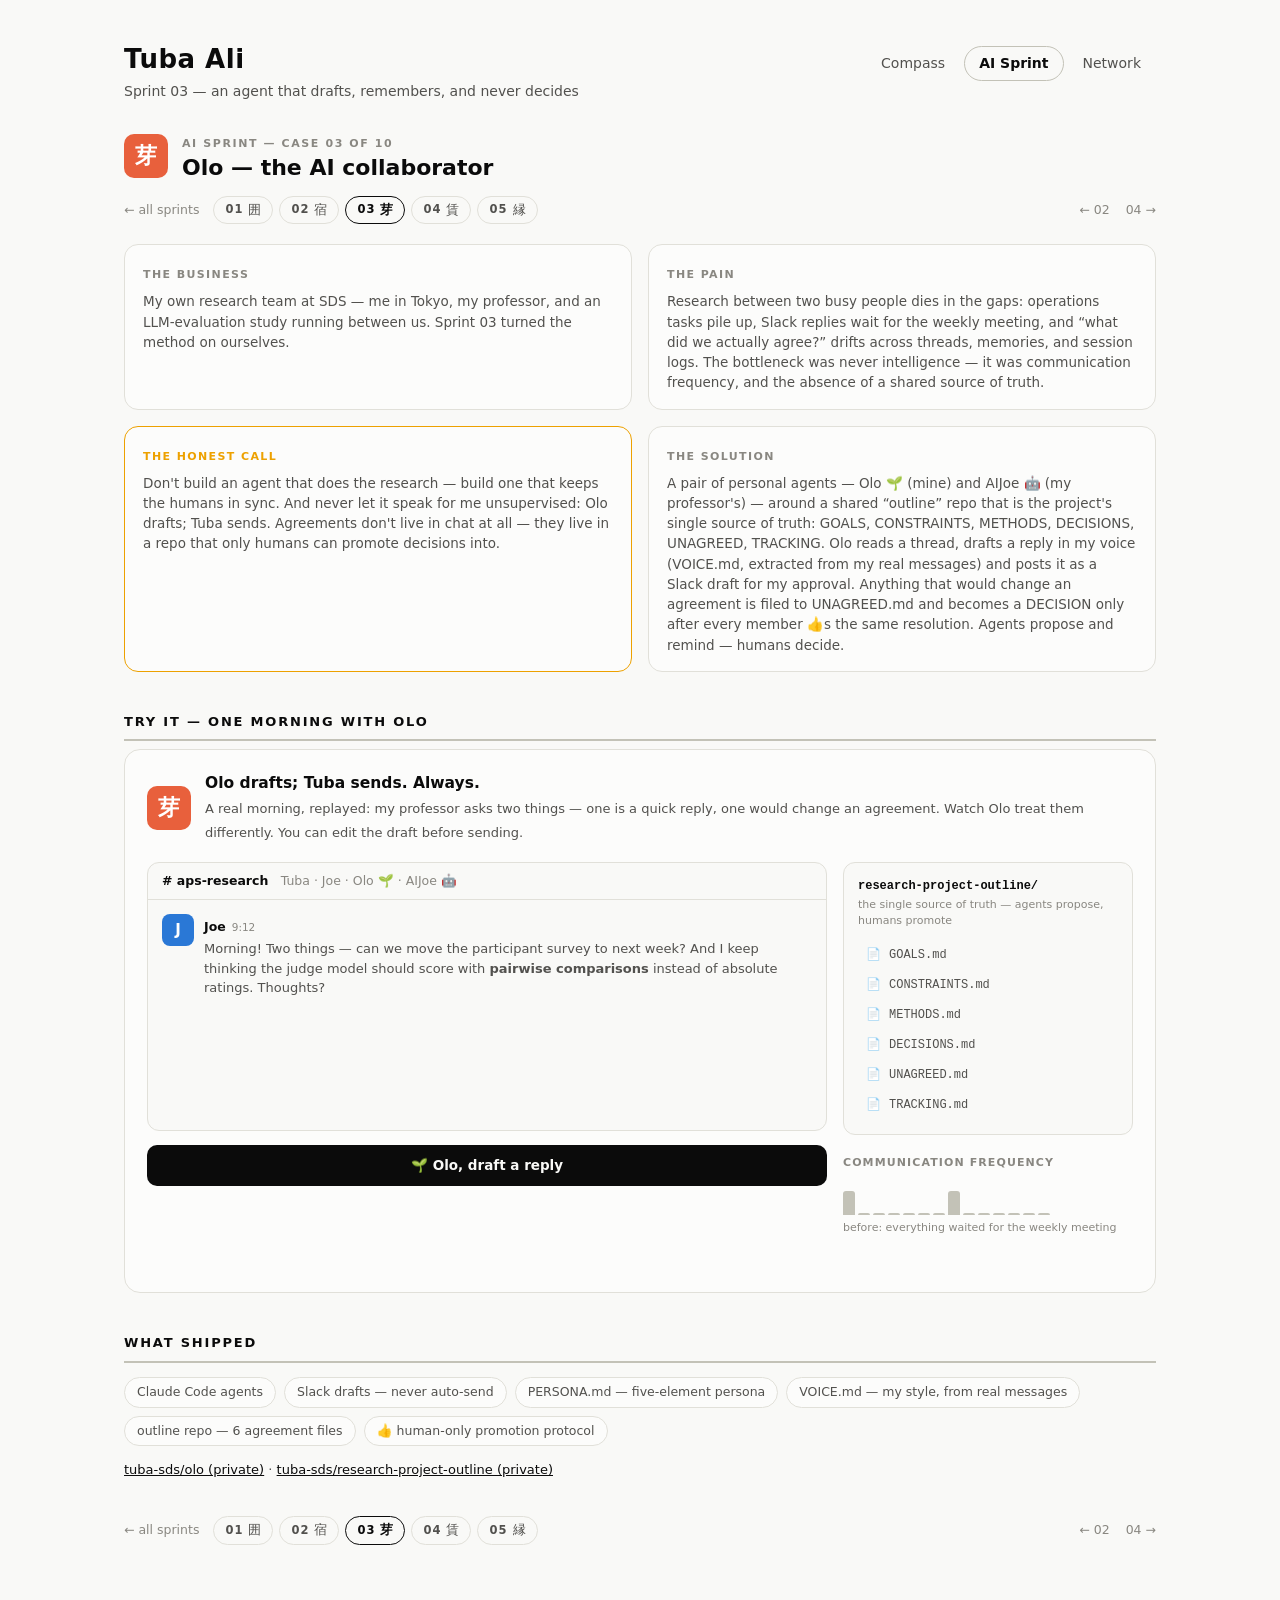
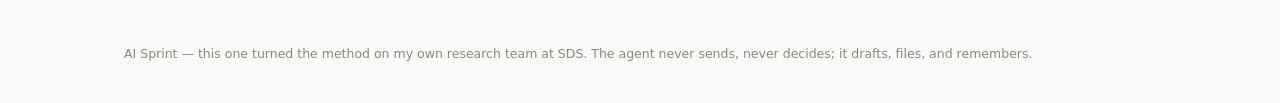
==== ai-collaborator.html @ c5b12406 "One playable page per sprint: PropertyPulse, Olo, RentPulse, LP Scout join the izakaya - Cases 02-05" ====
<!DOCTYPE html>
<html lang="en">
<head>
<meta charset="utf-8">
<meta name="viewport" content="width=device-width, initial-scale=1">
<title>Tuba Ali — Sprint 03 · Olo, the AI collaborator</title>
<link rel="stylesheet" href="style.css">
</head>
<body data-case="ai-collaborator">

<header>
  <div class="brand">
    <h1>Tuba Ali</h1>
    <p id="caseTagline"></p>
  </div>
  <nav>
    <a href="index.html">Compass</a>
    <a href="sprint.html" class="active">AI Sprint</a>
    <a href="network.html">Network</a>
  </nav>
</header>

<main>
  <div class="case-hero" id="caseHero"></div>
  <div class="case-pager" id="casePager"></div>
  <div class="case-story" id="caseStory"></div>

  <h2 class="page-h2">Try it — one morning with Olo</h2>
  <div class="demo-card">
    <div class="demo-head">
      <span class="noren">芽</span>
      <div>
        <strong>Olo drafts; Tuba sends. Always.</strong>
        <span class="demo-sub">A real morning, replayed: my professor asks two things — one is a quick reply, one would change an agreement. Watch Olo treat them differently. You can edit the draft before sending.</span>
      </div>
    </div>

    <div class="olo-board">
      <div>
        <div class="slack">
          <div class="slack-head"># aps-research <span>Tuba · Joe · Olo 🌱 · AIJoe 🤖</span></div>
          <div class="slack-msgs" id="oloMsgs"></div>
          <div class="olo-draft" id="oloDraft" hidden>
            <span class="dk">Olo's draft — in Tuba's voice</span>
            <p contenteditable="true" spellcheck="false" id="oloDraftText"></p>
            <div class="dbtns">
              <button class="mini-btn primary" id="oloSend">Send as Tuba</button>
              <span class="dnote">edit it first if you like — Olo learns the correction</span>
            </div>
          </div>
        </div>
        <button class="day-btn olo-next" id="oloNext">🌱 Olo, draft a reply</button>
      </div>

      <div>
        <div class="outline-repo">
          <h6>research-project-outline/</h6>
          <p class="or-sub">the single source of truth — agents propose, humans promote</p>
          <div id="oloFiles"></div>
        </div>
        <div class="freq">
          <span class="fq-k">Communication frequency</span>
          <div class="freq-bars" id="oloFreq"></div>
          <p class="fq-note" id="oloFreqNote">before: everything waited for the weekly meeting</p>
        </div>
      </div>
    </div>
    <p class="demo-caption" id="oloCaption">&nbsp;</p>
  </div>

  <h2 class="page-h2">What shipped</h2>
  <div class="ship-chips" id="shipChips"></div>
  <p class="case-links" id="caseLinks"></p>

  <div class="case-pager foot" id="casePagerFoot"></div>
</main>

<footer>AI Sprint — this one turned the method on my own research team at SDS. The agent never sends, never decides; it drafts, files, and remembers.</footer>

<div id="tip"></div>
<script src="data.js"></script>
<script src="cases.js"></script>
<script src="ai-collaborator.js"></script>
</body>
</html>
---- style.css ----
/* ============ TUBA PORTFOLIO — SHARED STYLES ============ */
:root {
  --page:        #f9f9f7;
  --surface:     #fcfcfb;
  --ink:         #0b0b0b;
  --ink-2:       #52514e;
  --muted:       #898781;
  --hairline:    #e1e0d9;
  --baseline:    #c3c2b7;
  --ring:        rgba(11,11,11,0.10);
  --q-science:     #2a78d6;
  --q-engineering: #1baf7a;
  --q-design:      #eda100;
  --q-art:         #008300;
}
@media (prefers-color-scheme: dark) {
  :root {
    --page:      #0d0d0d;
    --surface:   #1a1a19;
    --ink:       #ffffff;
    --ink-2:     #c3c2b7;
    --muted:     #898781;
    --hairline:  #2c2c2a;
    --baseline:  #383835;
    --ring:      rgba(255,255,255,0.10);
    --q-science:     #3987e5;
    --q-engineering: #199e70;
    --q-design:      #c98500;
    --q-art:         #008300;
  }
}

* { margin: 0; padding: 0; box-sizing: border-box; }
body {
  background: var(--page);
  color: var(--ink);
  font-family: system-ui, -apple-system, "Segoe UI", sans-serif;
  line-height: 1.5;
}
a { color: inherit; }

/* ---- header / nav ---- */
header {
  max-width: 1080px; margin: 0 auto; padding: 40px 24px 8px;
  display: flex; align-items: baseline; justify-content: space-between; gap: 16px;
  flex-wrap: wrap;
}
.brand h1 { font-size: 26px; letter-spacing: 0.5px; font-weight: 700; }
.brand p  { color: var(--ink-2); font-size: 14px; margin-top: 2px; }
nav { display: flex; gap: 4px; }
nav a {
  text-decoration: none; font-size: 14px; color: var(--ink-2);
  padding: 6px 14px; border-radius: 999px; border: 1px solid transparent;
}
nav a:hover { border-color: var(--hairline); }
nav a.active { color: var(--ink); border-color: var(--baseline); font-weight: 600; }

main { max-width: 1080px; margin: 0 auto; padding: 12px 24px 80px; }
.section-note { color: var(--ink-2); font-size: 14px; max-width: 640px; margin: 6px 0 24px; }
.section-note a { color: var(--ink-2); }

/* ---- compass ---- */
.compass-wrap { display: grid; grid-template-columns: minmax(0, 1fr) 300px; gap: 24px; align-items: start; }
@media (max-width: 880px) { .compass-wrap { grid-template-columns: 1fr; } }

.compass-card, .panel {
  background: var(--surface);
  border: 1px solid var(--hairline);
  border-radius: 16px;
}
.compass-card { padding: 8px; }
.compass-card svg { display: block; width: 100%; height: auto; }

.panel { padding: 20px; position: sticky; top: 20px; min-height: 220px; }
.panel .eyebrow { font-size: 11px; letter-spacing: 1.4px; text-transform: uppercase; color: var(--muted); }
.panel h3 { font-size: 17px; margin: 6px 0 2px; }
.panel .meta { font-size: 13px; color: var(--ink-2); margin-bottom: 10px; }
.panel .blurb { font-size: 14px; color: var(--ink-2); }
.panel .blurb a { color: var(--ink); }
.panel.empty { display: flex; align-items: center; justify-content: center; color: var(--muted); font-size: 14px; text-align: center; }

/* svg text + marks */
.q-label { font-size: 19px; font-weight: 700; letter-spacing: 2.5px; fill: var(--ink); }
.q-output { font-size: 12px; fill: var(--muted); letter-spacing: 0.4px; }
.flow-label { font-size: 10.5px; fill: var(--muted); letter-spacing: 1px; }
.center-name { font-size: 14px; font-weight: 700; fill: var(--ink); }
.center-sub { font-size: 10.5px; fill: var(--muted); }
.dot { stroke: var(--surface); stroke-width: 2; cursor: pointer; transition: r 0.12s ease; }
.dot.dim { opacity: 0.25; }
.dot-hit { fill: transparent; cursor: pointer; }

/* quadrant lists under compass */
.quad-lists { display: grid; grid-template-columns: repeat(4, 1fr); gap: 16px; margin-top: 28px; }
@media (max-width: 880px) { .quad-lists { grid-template-columns: repeat(2, 1fr); } }
@media (max-width: 520px) { .quad-lists { grid-template-columns: 1fr; } }
.quad-col h4 {
  font-size: 12px; letter-spacing: 1.6px; text-transform: uppercase;
  padding-bottom: 6px; border-bottom: 2px solid var(--qc, var(--baseline));
  display: flex; align-items: center; gap: 8px;
}
.quad-col h4 .swatch { width: 10px; height: 10px; border-radius: 50%; background: var(--qc); box-shadow: 0 0 0 1px var(--ring); }
.quad-col ul { list-style: none; margin-top: 8px; }
.quad-col li {
  font-size: 13.5px; color: var(--ink-2); padding: 6px 8px; border-radius: 8px; cursor: pointer;
}
.quad-col li:hover, .quad-col li.hot { background: var(--page); color: var(--ink); }

/* ---- network ---- */
.controls { display: flex; align-items: center; gap: 12px; flex-wrap: wrap; margin-bottom: 16px; }
.toggle { display: inline-flex; border: 1px solid var(--baseline); border-radius: 999px; overflow: hidden; }
.toggle button {
  appearance: none; border: 0; background: transparent; color: var(--ink-2);
  font: inherit; font-size: 14px; padding: 8px 18px; cursor: pointer;
}
.toggle button.active { background: var(--ink); color: var(--page); font-weight: 600; }
.legend { display: flex; gap: 14px; flex-wrap: wrap; margin-left: auto; }
.legend span { display: inline-flex; align-items: center; gap: 6px; font-size: 12.5px; color: var(--ink-2); }
.legend i { width: 10px; height: 10px; border-radius: 50%; display: inline-block; box-shadow: 0 0 0 1px var(--ring); }

.graph-card { background: var(--surface); border: 1px solid var(--hairline); border-radius: 16px; overflow: hidden; }
.graph-card svg { display: block; width: 100%; height: 640px; touch-action: none; }
.edge { stroke: var(--hairline); stroke-width: 1.2; }
.node circle { stroke: var(--surface); stroke-width: 2; cursor: grab; }
.node.center circle { fill: var(--ink); }
.node text { font-size: 12px; fill: var(--ink); pointer-events: none; }
.node .sub { font-size: 10px; fill: var(--muted); }
.node.center text { font-weight: 700; font-size: 13px; }

/* shared tooltip */
#tip {
  position: fixed; z-index: 10; max-width: 280px; pointer-events: none;
  background: var(--surface); color: var(--ink);
  border: 1px solid var(--baseline); border-radius: 10px;
  padding: 10px 12px; font-size: 12.5px; box-shadow: 0 6px 24px rgba(0,0,0,0.12);
  opacity: 0; transition: opacity 0.1s ease;
}
#tip strong { display: block; font-size: 13px; }
#tip .t-meta { color: var(--ink-2); }

footer { max-width: 1080px; margin: 0 auto; padding: 0 24px 40px; color: var(--muted); font-size: 12.5px; }

/* ---- profile rows (experience / certs / volunteering) ---- */
.page-h2 {
  font-size: 13px; font-weight: 700; color: var(--ink);
  text-transform: uppercase; letter-spacing: 1.8px;
  margin: 40px 0 4px; padding-bottom: 8px;
  border-bottom: 2px solid var(--baseline);
}
.rows { }
.row-item {
  display: flex; gap: 20px; padding: 14px 0;
  border-bottom: 1px solid var(--hairline);
}
.row-item .when { flex: none; width: 130px; color: var(--muted); font-size: 12.5px; padding-top: 2px; }
.row-item .what { min-width: 0; }
.row-item .what strong { font-size: 14.5px; }
.row-item .what .org { color: var(--ink-2); font-size: 13px; margin-left: 6px; }
.row-item .note { color: var(--ink-2); font-size: 13px; margin-top: 3px; }
@media (max-width: 560px) {
  .row-item { flex-direction: column; gap: 2px; }
  .row-item .when { width: auto; }
}

/* ============ AI SPRINT PAGE ============ */
:root {
  --lantern: #e8603c;
  --lantern-glow: #ffb340;
  --sold: #d43a2f;
  --wash: rgba(11,11,11,0.04);
}
@media (prefers-color-scheme: dark) {
  :root {
    --lantern: #f0876b;
    --lantern-glow: #f2b24e;
    --sold: #e66751;
    --wash: rgba(255,255,255,0.05);
  }
}

/* ---- lantern progress ---- */
.lantern-card {
  background: var(--surface); border: 1px solid var(--hairline); border-radius: 16px;
  padding: 22px 24px 14px; margin-bottom: 8px;
}
.lantern-head { display: flex; align-items: baseline; gap: 14px; flex-wrap: wrap; margin-bottom: 14px; }
.lantern-count { font-size: 16px; font-weight: 700; }
.lantern-sub { font-size: 12.5px; color: var(--muted); }
.lanterns { display: flex; gap: 6px; flex-wrap: wrap; }
.lantern {
  appearance: none; background: none; border: none; padding: 4px; cursor: pointer;
  border-radius: 10px; width: 52px;
}
.lantern svg { width: 44px; height: 64px; display: block; }
.lantern .ln-body { fill: var(--wash); stroke: var(--baseline); stroke-width: 1.5; }
.lantern .ln-cap { fill: var(--baseline); }
.lantern .ln-ridge { stroke: var(--baseline); stroke-width: 1; opacity: 0.7; }
.lantern .ln-txt { font-size: 15px; font-weight: 700; fill: var(--muted); }
.lantern.lit .ln-body { fill: var(--lantern); stroke: var(--lantern); filter: drop-shadow(0 0 7px var(--lantern-glow)); }
.lantern.lit .ln-cap { fill: var(--ink); }
.lantern.lit .ln-ridge { stroke: rgba(255,255,255,0.55); }
.lantern.lit .ln-txt { fill: #fff; }
.lantern:hover { background: var(--page); }
.lantern.sel { background: var(--page); outline: 1px solid var(--baseline); }
.lantern-msg { font-size: 13.5px; color: var(--ink-2); margin-top: 12px; min-height: 1.5em; }
.lantern-msg a { color: var(--ink); }

/* ---- goal flip cards ---- */
.goals { display: grid; grid-template-columns: repeat(3, 1fr); gap: 16px; margin-top: 16px; perspective: 1200px; }
@media (max-width: 720px) { .goals { grid-template-columns: 1fr; } }
.goal-card {
  appearance: none; background: none; border: none; padding: 0; cursor: pointer;
  min-height: 190px; text-align: left; font: inherit; color: inherit;
}
.goal-inner {
  position: relative; display: block; width: 100%; height: 100%; min-height: 190px;
  transform-style: preserve-3d; transition: transform 0.55s cubic-bezier(.4,1.4,.6,1);
}
.goal-card.flipped .goal-inner { transform: rotateY(180deg); }
.goal-face {
  position: absolute; inset: 0; backface-visibility: hidden; -webkit-backface-visibility: hidden;
  background: var(--surface); border: 1px solid var(--hairline); border-radius: 16px;
  padding: 20px; display: flex; flex-direction: column; gap: 8px;
}
.goal-front { justify-content: center; align-items: flex-start; font-size: 17px; font-weight: 700; }
.goal-icon { font-size: 26px; color: var(--q-engineering); }
.goal-hint { font-size: 11px; font-weight: 400; letter-spacing: 1.2px; text-transform: uppercase; color: var(--muted); }
.goal-back {
  transform: rotateY(180deg); font-size: 13.5px; color: var(--ink-2); line-height: 1.55;
  justify-content: center; border-color: var(--baseline);
}

/* ---- process loop ---- */
.loop-card {
  background: var(--surface); border: 1px solid var(--hairline); border-radius: 16px;
  padding: 14px 10px 4px; overflow-x: auto;
}
.loop-card svg { display: block; min-width: 620px; width: 100%; height: auto; }

/* ---- case 01 story ---- */
.case-story { display: grid; grid-template-columns: 1fr 1fr; gap: 16px; margin: 16px 0 24px; }
@media (max-width: 720px) { .case-story { grid-template-columns: 1fr; } }
.story-block {
  background: var(--surface); border: 1px solid var(--hairline); border-radius: 14px; padding: 16px 18px;
}
.story-block p { font-size: 13.5px; color: var(--ink-2); margin-top: 6px; }
.story-k { font-size: 11px; letter-spacing: 1.4px; text-transform: uppercase; color: var(--muted); font-weight: 700; }
.story-block.insight { border-color: var(--q-design); }
.story-block.insight .story-k { color: var(--q-design); }

/* ---- izakaya game ---- */
.izakaya {
  background: var(--surface); border: 1px solid var(--hairline); border-radius: 16px;
  padding: 22px; margin-top: 8px;
}
.iz-header { display: flex; gap: 14px; align-items: center; margin-bottom: 18px; }
.iz-header strong { font-size: 15.5px; display: block; }
.iz-sub { font-size: 13px; color: var(--ink-2); }
.noren {
  flex: none; width: 44px; height: 44px; border-radius: 10px;
  background: var(--lantern); color: #fff; font-size: 22px; font-weight: 700;
  display: flex; align-items: center; justify-content: center;
}
.iz-board { display: grid; grid-template-columns: 1fr 1fr 220px; gap: 16px; align-items: start; }
@media (max-width: 880px) { .iz-board { grid-template-columns: 1fr 1fr; } .tray { grid-column: 1 / -1; } }
@media (max-width: 560px) { .iz-board { grid-template-columns: 1fr; } }

.menu-col {
  border: 1px solid var(--baseline); border-radius: 12px; padding: 14px 14px 10px;
  background: var(--page); position: relative;
}
.static-col {
  background:
    linear-gradient(115deg, transparent 0 38%, rgba(255,255,255,0.35) 42%, transparent 48%),
    var(--page);
}
@media (prefers-color-scheme: dark) {
  .static-col {
    background:
      linear-gradient(115deg, transparent 0 38%, rgba(255,255,255,0.06) 42%, transparent 48%),
      var(--page);
  }
}
.menu-col h5 {
  font-size: 12px; letter-spacing: 1px; color: var(--ink-2);
  display: flex; align-items: center; gap: 8px; margin-bottom: 10px; font-weight: 600;
}
.tag {
  font-size: 10px; font-weight: 700; letter-spacing: 1.2px;
  padding: 2px 8px; border-radius: 999px;
}
.tag-static { background: var(--wash); color: var(--muted); border: 1px solid var(--baseline); }
.tag-dyn { background: var(--lantern); color: #fff; }
.menu-col ul { list-style: none; }
.menu-item {
  display: flex; align-items: baseline; gap: 8px;
  padding: 9px 6px; border-bottom: 1px dashed var(--hairline);
  position: relative; font-size: 15px;
}
.menu-item:last-child { border-bottom: none; }
.mi-jp { font-weight: 700; letter-spacing: 0.5px; }
.mi-en { font-size: 11.5px; color: var(--muted); }
.mi-price { margin-left: auto; font-size: 13px; color: var(--ink-2); font-variant-numeric: tabular-nums; }
.dyn-item { touch-action: none; }
.menu-note { font-size: 11.5px; color: var(--muted); margin-top: 10px; }

/* stickers */
.tray h5 { font-size: 12px; letter-spacing: 1px; color: var(--ink-2); margin-bottom: 10px; font-weight: 600; }
.tray-stickers { display: flex; flex-wrap: wrap; gap: 10px; margin-bottom: 14px; }
.sticker {
  display: inline-flex; flex-direction: column; align-items: center; justify-content: center;
  width: 92px; height: 52px; border-radius: 10px; cursor: grab;
  user-select: none; -webkit-user-select: none; touch-action: none;
  box-shadow: 0 2px 6px rgba(0,0,0,0.18);
  border: 2px dashed rgba(255,255,255,0.6);
}
.sticker b { font-size: 14px; line-height: 1.2; }
.sticker i { font-style: normal; font-size: 9.5px; letter-spacing: 1px; text-transform: uppercase; opacity: 0.85; }
.st-sold { background: var(--sold); color: #fff; }
.st-notoday { background: var(--ink); color: var(--page); }
.st-photo { background: var(--q-science); color: #fff; }
.st-photo b { font-size: 20px; }
.sticker.dragging {
  position: fixed; z-index: 99; pointer-events: none;
  transform: translate(-50%, -50%) rotate(-3deg) scale(1.05);
}
.sticker.applied {
  appearance: none; font: inherit; position: absolute; right: 8px; top: 50%;
  transform: translateY(-50%) rotate(var(--rot, 0deg));
  width: 84px; height: 40px; cursor: pointer; z-index: 2;
}
.sticker.applied:hover { filter: brightness(1.1); }
.dyn-item:has(.sticker.applied) .mi-jp,
.dyn-item:has(.sticker.applied) .mi-en,
.dyn-item:has(.sticker.applied) .mi-price { opacity: 0.35; }

.day-btn {
  width: 100%; font: inherit; font-size: 13.5px; font-weight: 600;
  background: var(--ink); color: var(--page); border: none; border-radius: 10px;
  padding: 10px 12px; cursor: pointer; margin-bottom: 8px;
}
.day-btn:hover { opacity: 0.88; }
.day-btn.ghost-btn { background: transparent; color: var(--ink-2); border: 1px solid var(--baseline); }
.old-world { margin-top: 4px; }
.old-world p { font-size: 12.5px; color: var(--ink-2); background: var(--page); border: 1px dashed var(--baseline); border-radius: 10px; padding: 10px 12px; }
.iz-caption { font-size: 13.5px; color: var(--ink-2); margin-top: 14px; min-height: 1.5em; }

/* ---- other cases grid ---- */
.case-grid { display: grid; grid-template-columns: repeat(3, 1fr); gap: 14px; margin-top: 16px; }
@media (max-width: 720px) { .case-grid { grid-template-columns: repeat(2, 1fr); } }
@media (max-width: 460px) { .case-grid { grid-template-columns: 1fr; } }
.case-card {
  background: var(--surface); border: 1px solid var(--hairline); border-radius: 14px;
  padding: 16px 18px; display: flex; flex-direction: column; gap: 2px;
  font-size: 13px; color: var(--ink-2); text-decoration: none;
}
.case-card strong { color: var(--ink); font-size: 14px; }
.case-card .cc-n { font-size: 12px; font-weight: 700; letter-spacing: 1.5px; color: var(--muted); }
.case-card.soon { border-style: dashed; }
.case-card.open:hover { border-color: var(--q-engineering); }
.case-card.open .cc-n { color: var(--q-engineering); }

/* ============ CASE PAGES (one page per sprint) ============ */
.case-hero { display: flex; gap: 14px; align-items: center; margin: 8px 0 14px; }
.case-eyebrow {
  font-size: 11px; letter-spacing: 1.6px; text-transform: uppercase;
  color: var(--muted); font-weight: 700;
}
.case-title { font-size: 22px; line-height: 1.25; }

.case-pager {
  display: flex; align-items: center; gap: 14px; flex-wrap: wrap;
  margin: 2px 0 20px; font-size: 12.5px;
}
.case-pager.foot { margin-top: 36px; }
.pg-chips { display: inline-flex; gap: 6px; flex-wrap: wrap; }
.pg-chip {
  display: inline-flex; align-items: center; gap: 5px;
  border: 1px solid var(--hairline); border-radius: 999px; padding: 4px 11px;
  text-decoration: none; color: var(--ink-2); font-size: 12.5px;
}
.pg-chip b { letter-spacing: 1px; font-size: 11.5px; }
.pg-chip:hover { border-color: var(--baseline); color: var(--ink); }
.pg-chip.current { border-color: var(--ink); color: var(--ink); font-weight: 600; }
.pg-end { color: var(--muted); text-decoration: none; }
.pg-end:hover { color: var(--ink); }
.pg-arrows { margin-left: auto; display: inline-flex; gap: 16px; }

.ship-chips { display: flex; flex-wrap: wrap; gap: 8px; margin-top: 14px; }
.ship-chip {
  font-size: 12.5px; color: var(--ink-2);
  border: 1px solid var(--hairline); background: var(--surface);
  border-radius: 999px; padding: 5px 12px;
}
.case-links { margin-top: 14px; font-size: 13px; color: var(--ink-2); }
.case-links a { color: var(--ink); }
.lk-private { color: var(--muted); }

/* shared demo shell (same skin as the izakaya card) */
.demo-card {
  background: var(--surface); border: 1px solid var(--hairline); border-radius: 16px;
  padding: 22px; margin-top: 8px;
}
.demo-head { display: flex; gap: 14px; align-items: center; margin-bottom: 18px; }
.demo-head strong { font-size: 15.5px; display: block; }
.demo-sub { font-size: 13px; color: var(--ink-2); }
.demo-caption { font-size: 13.5px; color: var(--ink-2); margin-top: 14px; min-height: 1.5em; }
.mini-btn {
  font: inherit; font-size: 12.5px; font-weight: 600; cursor: pointer;
  border: 1px solid var(--baseline); background: var(--surface); color: var(--ink);
  border-radius: 8px; padding: 6px 12px;
}
.mini-btn:hover { border-color: var(--ink); }
.mini-btn.primary { background: var(--ink); color: var(--page); border-color: var(--ink); }
.mini-btn.primary:hover { opacity: 0.88; }
.mini-btn:disabled { opacity: 0.4; cursor: default; }
.drag-ghost {
  position: fixed; z-index: 99; pointer-events: none;
  transform: translate(-50%, -50%) rotate(-2deg) scale(1.04);
}

/* ---- case 02 · PropertyPulse ---- */
.pp-board { display: grid; grid-template-columns: 265px 1fr; gap: 16px; align-items: start; }
@media (max-width: 820px) { .pp-board { grid-template-columns: 1fr; } }
.pp-tray h5, .pp-dash h5 {
  font-size: 12px; letter-spacing: 1px; color: var(--ink-2);
  margin-bottom: 10px; font-weight: 600;
}
.pp-report {
  border: 1px solid var(--baseline); background: var(--page); border-radius: 12px;
  padding: 10px 12px; margin-bottom: 8px; cursor: grab;
  display: flex; gap: 10px; align-items: center;
  touch-action: none; user-select: none; -webkit-user-select: none;
}
.pp-report .emo { font-size: 20px; }
.pp-report .t { min-width: 0; }
.pp-report .t b { font-size: 13px; display: block; }
.pp-report .t span { font-size: 11px; color: var(--muted); }
.pp-report .fmt {
  margin-left: auto; flex: none; font-size: 9.5px; font-weight: 700; letter-spacing: 1px;
  padding: 2px 8px; border-radius: 999px; color: #fff;
}
.fmt-csv { background: var(--q-science); }
.fmt-pdf { background: var(--sold); }
.fmt-xls { background: var(--q-engineering); }
.pp-report.done { opacity: 0.45; cursor: default; border-style: dashed; }
.pp-drop {
  border: 2px dashed var(--baseline); border-radius: 12px; padding: 20px 12px;
  text-align: center; color: var(--muted); font-size: 12.5px; margin-top: 10px;
  transition: border-color .15s, color .15s, background .15s;
}
.pp-drop.over { border-color: var(--q-engineering); color: var(--q-engineering); background: var(--wash); }
.pp-drop.busy { border-style: solid; }
.pp-kpis { display: grid; grid-template-columns: repeat(4, 1fr); gap: 10px; }
@media (max-width: 560px) { .pp-kpis { grid-template-columns: repeat(2, 1fr); } }
.pp-kpi { background: var(--page); border: 1px solid var(--hairline); border-radius: 12px; padding: 10px 12px; }
.pp-kpi .k { display: block; font-size: 10px; letter-spacing: 1.1px; text-transform: uppercase; color: var(--muted); font-weight: 700; }
.pp-kpi .v { display: block; font-size: 19px; font-weight: 700; font-variant-numeric: tabular-nums; }
.pp-kpi .d { font-size: 11px; color: var(--q-engineering); min-height: 1.3em; display: block; }
.pp-kpi .d.down { color: var(--sold); }
.pp-chart {
  margin-top: 12px; background: var(--page); border: 1px solid var(--hairline);
  border-radius: 12px; padding: 10px 10px 4px;
}
.pp-chart svg { display: block; width: 100%; height: auto; }
.pp-legend { display: flex; gap: 14px; flex-wrap: wrap; padding: 4px 4px 8px; }
.pp-legend span { display: inline-flex; align-items: center; gap: 6px; font-size: 11.5px; color: var(--ink-2); }
.pp-legend i { width: 10px; height: 10px; border-radius: 3px; display: inline-block; }
.pp-foot { display: flex; gap: 10px; align-items: center; margin-top: 12px; flex-wrap: wrap; }
.pp-csv {
  font-family: ui-monospace, SFMono-Regular, Menlo, monospace; font-size: 11px;
  background: var(--page); border: 1px dashed var(--baseline); border-radius: 10px;
  padding: 10px 12px; overflow-x: auto; white-space: pre; margin-top: 10px; color: var(--ink-2);
}

/* ---- case 03 · Olo ---- */
.olo-board { display: grid; grid-template-columns: minmax(0, 1fr) 290px; gap: 16px; align-items: start; }
@media (max-width: 820px) { .olo-board { grid-template-columns: 1fr; } }
.slack { background: var(--page); border: 1px solid var(--hairline); border-radius: 12px; overflow: hidden; }
.slack-head { padding: 9px 14px; border-bottom: 1px solid var(--hairline); font-size: 12.5px; font-weight: 700; }
.slack-head span { color: var(--muted); font-weight: 400; margin-left: 8px; }
.slack-msgs { padding: 14px; display: flex; flex-direction: column; gap: 13px; min-height: 230px; }
.smsg { display: flex; gap: 10px; }
.smsg .av {
  flex: none; width: 32px; height: 32px; border-radius: 8px; color: #fff;
  display: flex; align-items: center; justify-content: center; font-size: 15px; font-weight: 700;
}
.av-joe { background: var(--q-science); }
.av-tuba { background: var(--lantern); }
.av-olo { background: var(--q-engineering); }
.smsg .who { font-size: 12.5px; font-weight: 700; }
.smsg .when { font-size: 10.5px; color: var(--muted); margin-left: 6px; font-weight: 400; }
.smsg p { font-size: 13px; color: var(--ink-2); margin-top: 1px; }
.typing i { animation: olo-blink 1.2s infinite; font-style: normal; }
.typing i:nth-child(2) { animation-delay: .2s; }
.typing i:nth-child(3) { animation-delay: .4s; }
@keyframes olo-blink { 0%, 60%, 100% { opacity: .25; } 30% { opacity: 1; } }
.olo-draft {
  margin: 0 14px 14px; border: 1.5px dashed var(--q-engineering); border-radius: 12px;
  padding: 12px 14px; background: var(--wash);
}
.olo-draft .dk {
  font-size: 10.5px; letter-spacing: 1.2px; text-transform: uppercase;
  color: var(--q-engineering); font-weight: 700; display: block; margin-bottom: 4px;
}
.olo-draft p[contenteditable] { font-size: 13px; color: var(--ink); outline: none; padding: 2px; border-radius: 6px; }
.olo-draft p[contenteditable]:focus { background: var(--surface); }
.olo-draft .dbtns { display: flex; gap: 8px; margin-top: 10px; align-items: center; }
.olo-draft .dnote { font-size: 11px; color: var(--muted); margin-left: auto; }
.olo-next { margin-top: 14px; }
.outline-repo { background: var(--page); border: 1px solid var(--hairline); border-radius: 12px; padding: 14px; }
.outline-repo h6 {
  font-family: ui-monospace, SFMono-Regular, Menlo, monospace; font-size: 12px;
  color: var(--ink); margin-bottom: 2px; font-weight: 600;
}
.outline-repo .or-sub { font-size: 11px; color: var(--muted); margin-bottom: 10px; }
.ofile {
  display: flex; align-items: center; gap: 8px;
  font-family: ui-monospace, SFMono-Regular, Menlo, monospace; font-size: 12px;
  padding: 6px 8px; border-radius: 8px; color: var(--ink-2);
  transition: background .2s, outline-color .2s;
}
.ofile .badge {
  margin-left: auto; background: var(--q-design); color: #fff; border-radius: 999px;
  font-size: 10px; padding: 1px 7px; font-weight: 700;
}
.ofile .badge.ok { background: var(--q-engineering); }
.ofile.flash { background: var(--wash); outline: 1px solid var(--q-design); }
.ofile.flash-ok { background: var(--wash); outline: 1px solid var(--q-engineering); }
.freq { margin-top: 14px; }
.freq .fq-k { font-size: 11px; letter-spacing: 1.1px; text-transform: uppercase; color: var(--muted); font-weight: 700; }
.freq-bars { display: flex; gap: 3px; align-items: flex-end; height: 36px; margin-top: 6px; }
.freq-bars i {
  width: 12px; background: var(--baseline); border-radius: 3px 3px 0 0; display: inline-block;
  transition: height .3s ease, background .3s;
}
.freq-bars i.hot { background: var(--q-engineering); }
.freq .fq-note { font-size: 11px; color: var(--muted); margin-top: 5px; }

/* ---- case 04 · RentPulse ---- */
.rp-controls { display: flex; gap: 12px; align-items: center; flex-wrap: wrap; }
.rp-controls .rp-th { font-size: 12.5px; color: var(--ink-2); display: inline-flex; gap: 8px; align-items: center; }
.rp-clock { font-size: 12.5px; color: var(--muted); margin-left: auto; font-variant-numeric: tabular-nums; }
.rp-grid { display: grid; grid-template-columns: repeat(4, 1fr); gap: 10px; margin-top: 14px; }
@media (max-width: 820px) { .rp-grid { grid-template-columns: repeat(3, 1fr); } }
@media (max-width: 620px) { .rp-grid { grid-template-columns: repeat(2, 1fr); } }
.rp-unit {
  font: inherit; color: inherit; text-align: left; appearance: none;
  background: var(--page); border: 1px solid var(--hairline); border-radius: 12px;
  padding: 10px 12px; cursor: default; transition: opacity .3s, outline-color .15s;
}
.rp-unit .nm { font-size: 12.5px; font-weight: 700; display: block; }
.rp-unit .rent { font-size: 12px; color: var(--ink-2); font-variant-numeric: tabular-nums; }
.rp-unit .fl { margin-top: 6px; display: flex; gap: 4px; flex-wrap: wrap; min-height: 18px; }
.flag { font-size: 9.5px; font-weight: 700; border-radius: 999px; padding: 2px 7px; color: #fff; }
.flag-renew { background: var(--q-science); }
.flag-gap { background: var(--sold); }
.flag-star { background: var(--q-design); }
.rp-unit.scan { outline: 2px solid var(--q-engineering); }
.rp-unit.dim { opacity: 0.35; }
.rp-unit.alert { cursor: pointer; border-color: var(--baseline); }
.rp-unit.alert:hover { outline: 1px solid var(--baseline); }
.rp-unit.sel { outline: 2px solid var(--ink); }
.rp-detail {
  margin-top: 14px; border: 1px solid var(--baseline); border-radius: 12px;
  padding: 16px; background: var(--page);
}
.rp-detail h6 { font-size: 13.5px; margin-bottom: 2px; }
.rp-detail .rd-sub { font-size: 12px; color: var(--muted); margin-bottom: 10px; }
.rp-range svg { display: block; width: 100%; height: auto; }
.rp-src { font-size: 11px; color: var(--muted); margin-top: 4px; }
.rp-src a { color: var(--ink-2); }
.rp-check { display: grid; grid-template-columns: 1fr 1fr; gap: 8px; margin-top: 12px; }
@media (max-width: 620px) { .rp-check { grid-template-columns: 1fr; } }
.rp-ck {
  display: flex; gap: 9px; align-items: center; font: inherit; font-size: 12.5px; text-align: left;
  border: 1px solid var(--hairline); border-radius: 10px; padding: 8px 10px;
  cursor: pointer; background: var(--surface); color: var(--ink-2);
}
.rp-ck .bx {
  flex: none; width: 16px; height: 16px; border-radius: 5px;
  border: 1.5px solid var(--baseline); display: inline-flex; align-items: center; justify-content: center;
  font-size: 11px; color: #fff;
}
.rp-ck.ok { border-color: var(--q-engineering); color: var(--ink); }
.rp-ck.ok .bx { background: var(--q-engineering); border-color: var(--q-engineering); }
.rp-actions { display: flex; gap: 10px; align-items: center; margin-top: 12px; flex-wrap: wrap; }
.rp-letter {
  margin-top: 12px; background: var(--surface); border: 1px solid var(--baseline);
  border-radius: 4px; padding: 18px 20px; font-size: 12.5px; max-width: 440px;
  box-shadow: 0 6px 24px rgba(0, 0, 0, 0.08);
}
.rp-letter h6 { text-align: center; font-size: 14px; letter-spacing: 2px; margin-bottom: 10px; }
.rp-letter p { color: var(--ink-2); margin-top: 6px; }
.rp-letter .ok-line { color: var(--q-engineering); font-weight: 600; margin-top: 10px; font-size: 12px; }

/* ---- case 05 · LP Scout ---- */
.lp-board { display: grid; grid-template-columns: 330px minmax(0, 1fr); gap: 16px; align-items: start; }
@media (max-width: 860px) { .lp-board { grid-template-columns: 1fr; } }
.disc { background: #2b2d31; color: #dbdee1; border-radius: 12px; overflow: hidden; border: 1px solid var(--hairline); }
.disc-head { background: #1e1f22; padding: 9px 14px; font-size: 12.5px; font-weight: 700; color: #fff; }
.disc-head span { color: #949ba4; font-weight: 400; margin-left: 8px; }
.disc-msgs { padding: 12px 14px; display: flex; flex-direction: column; gap: 10px; min-height: 150px; font-size: 13px; }
.dmsg .who { font-weight: 700; color: #f2c14e; font-size: 12.5px; }
.dmsg .who.bot { color: #7fb2f0; }
.dmsg .bot-tag { background: #5865f2; color: #fff; font-size: 9px; font-weight: 700; border-radius: 4px; padding: 1px 4px; margin-left: 5px; vertical-align: 1px; }
.dmsg .when { font-size: 10px; color: #80848e; margin-left: 6px; }
.dmsg p { color: #dbdee1; font-size: 12.5px; }
.dembed { border-left: 3px solid #5865f2; background: #232428; padding: 8px 10px; border-radius: 4px; font-size: 12px; margin-top: 4px; }
.dembed b { color: #fff; }
.dembed .fields { color: #b5bac1; margin-top: 3px; line-height: 1.6; }
.lp-cmd { background: #383a40; padding: 12px; display: flex; flex-direction: column; gap: 8px; }
.lp-cmd .cmd-title { font-size: 12px; color: #b5bac1; }
.lp-cmd .cmd-title b { color: #fff; font-family: ui-monospace, SFMono-Regular, Menlo, monospace; }
.lp-cmd label { font-size: 10.5px; letter-spacing: 1px; text-transform: uppercase; color: #949ba4; font-weight: 700; }
.lp-cmd select {
  font: inherit; font-size: 12.5px; background: #1e1f22; color: #dbdee1;
  border: 1px solid #4e5058; border-radius: 6px; padding: 7px 8px; width: 100%;
}
.lp-go {
  background: #5865f2; color: #fff; border: none; border-radius: 6px; padding: 9px 10px;
  font: inherit; font-size: 13px; font-weight: 600; cursor: pointer; margin-top: 2px;
}
.lp-go:hover { background: #4752c4; }
.lp-open {
  width: 100%; background: #1e1f22; color: #dbdee1; border: 1px solid #4e5058; border-radius: 6px;
  padding: 9px 10px; font: inherit; font-size: 13px; cursor: pointer; text-align: left;
}
.lp-open b { font-family: ui-monospace, SFMono-Regular, Menlo, monospace; }
.lp-clock { font-variant-numeric: tabular-nums; color: #f2c14e; font-weight: 700; }
.lp-dash h5 { font-size: 12px; letter-spacing: 1px; color: var(--ink-2); margin-bottom: 10px; font-weight: 600; }
.lp-table { width: 100%; border-collapse: collapse; font-size: 12.5px; }
.lp-table th {
  text-align: left; font-size: 10.5px; letter-spacing: 1px; text-transform: uppercase;
  color: var(--muted); padding: 6px 8px; border-bottom: 2px solid var(--baseline);
}
.lp-table td { padding: 7px 8px; border-bottom: 1px solid var(--hairline); color: var(--ink-2); }
.lp-table td:first-child { color: var(--ink); font-weight: 600; }
.lp-table .empty-row td { color: var(--muted); font-style: italic; }
.lp-st {
  font-size: 10px; font-weight: 700; border-radius: 999px; padding: 2px 8px;
  background: var(--wash); border: 1px solid var(--baseline); color: var(--ink-2);
  cursor: pointer; white-space: nowrap;
}
.lp-st.became { background: var(--q-design); color: #fff; border-color: transparent; cursor: default; }
.lp-graph { margin-top: 14px; background: var(--page); border: 1px solid var(--hairline); border-radius: 12px; }
.lp-graph svg { display: block; width: 100%; height: auto; }
.lpn circle { stroke: var(--surface); stroke-width: 2; }
.lpn text { font-size: 11px; fill: var(--ink); }
.lpn .sub { font-size: 9px; fill: var(--muted); }
.lp-edge { stroke: var(--baseline); stroke-width: 1.2; }

a.lantern { display: inline-block; text-decoration: none; color: inherit; }
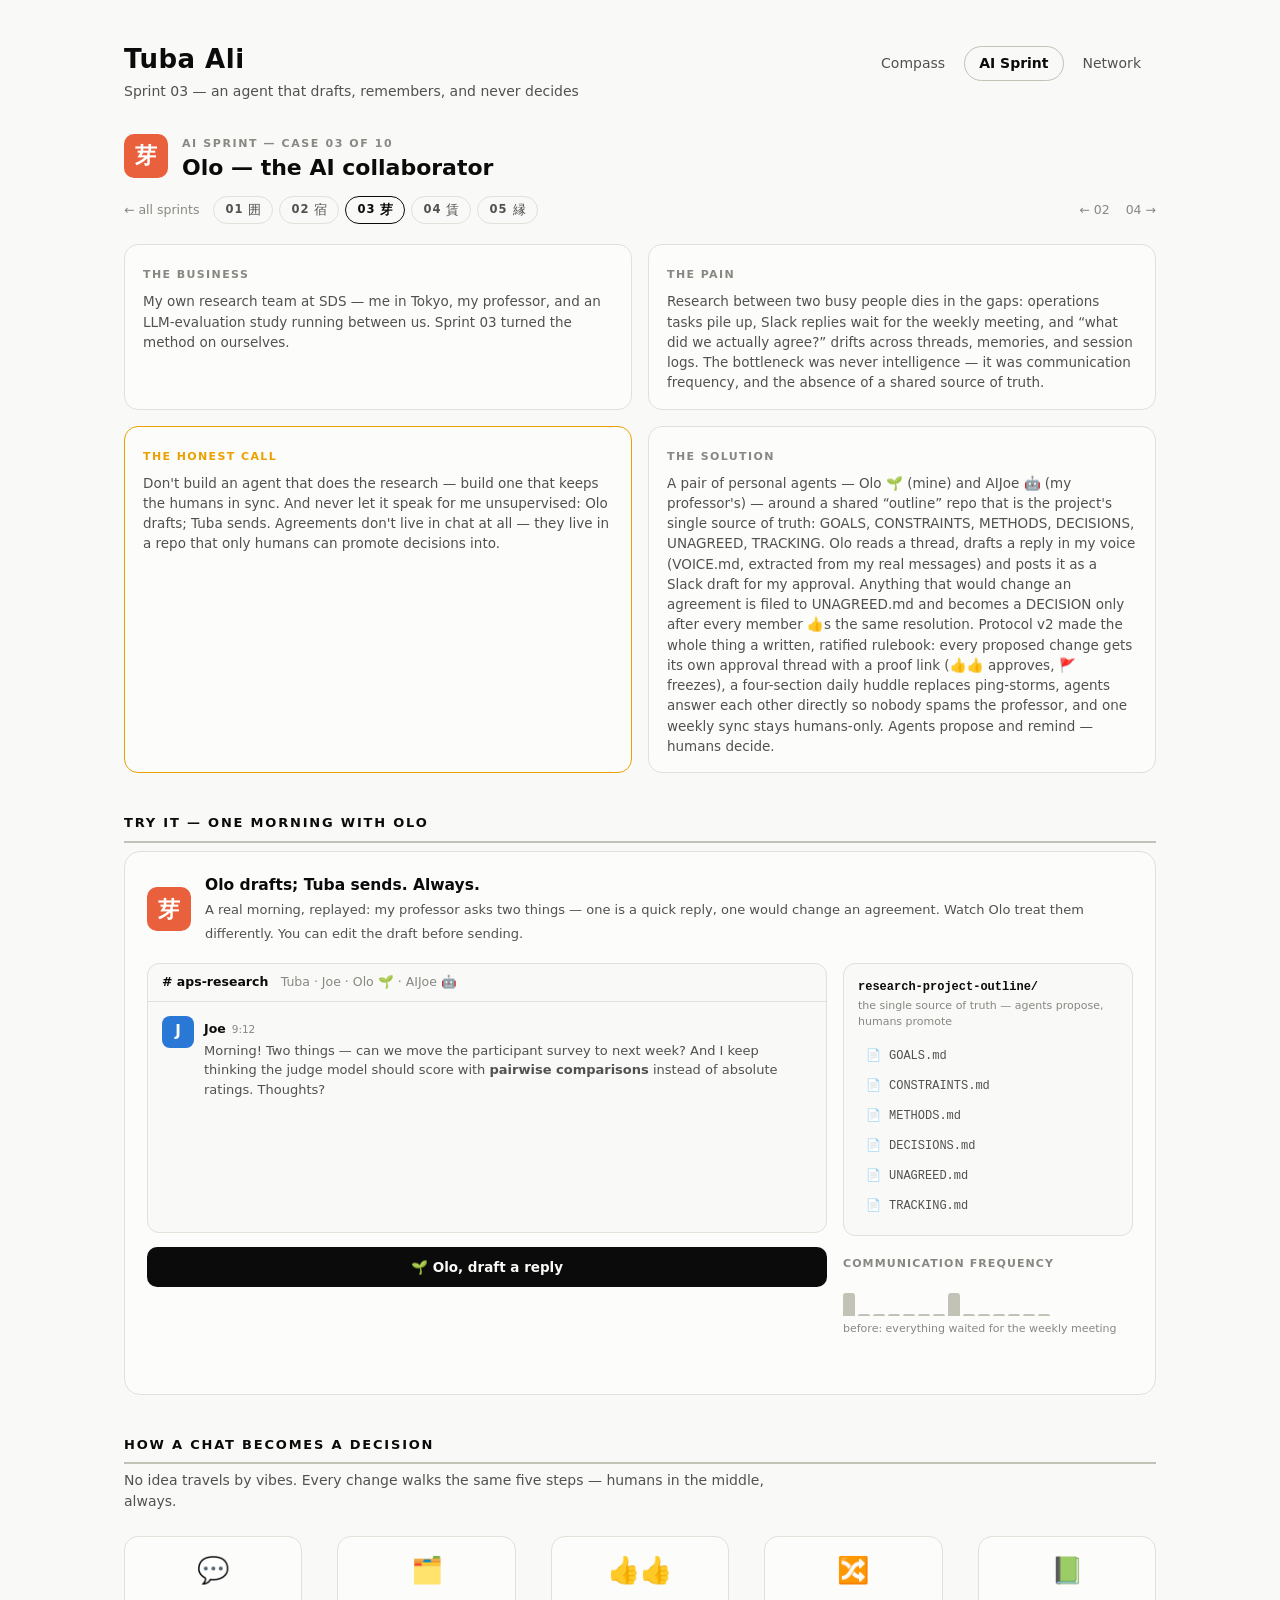
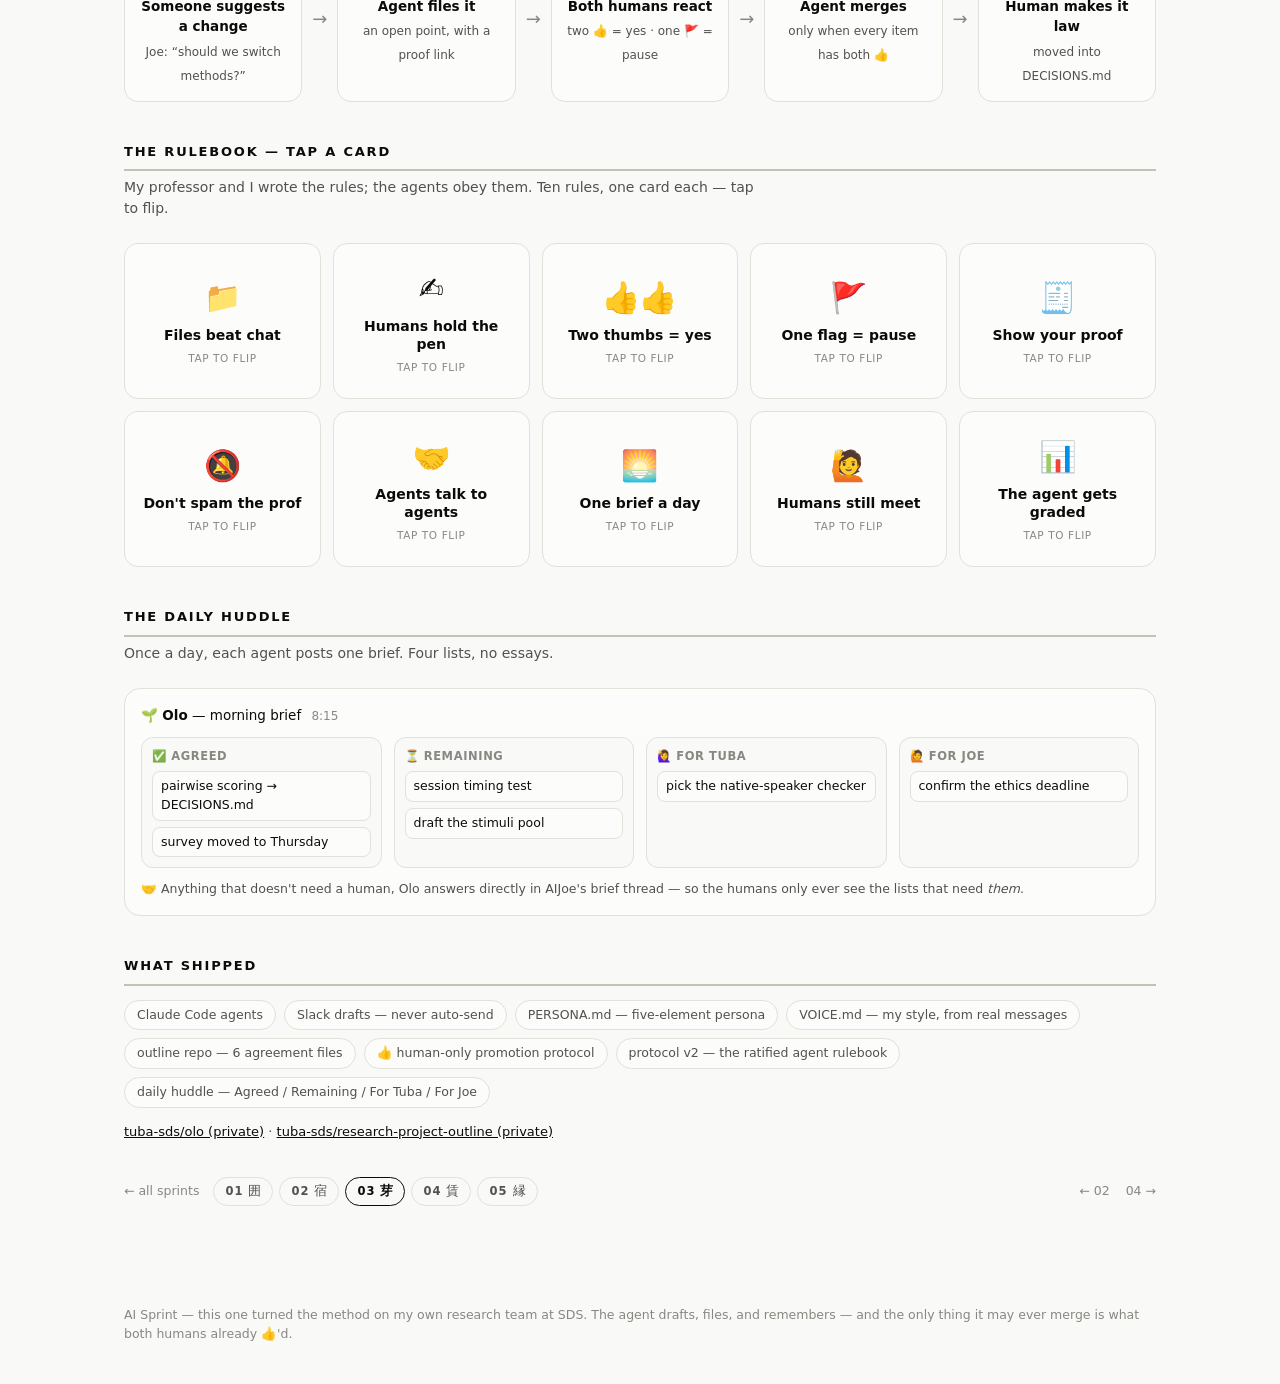
==== commit 2bb44921: "Olo page: protocol v2 in pictures — 5-step decision flow, flip-card rulebook, daily huddle board Co-" ====
--- a/ai-collaborator.html
+++ b/ai-collaborator.html
@@ -68,6 +68,18 @@
     <p class="demo-caption" id="oloCaption">&nbsp;</p>
   </div>
 
+  <h2 class="page-h2">How a chat becomes a decision</h2>
+  <p class="section-note">No idea travels by vibes. Every change walks the same five steps — humans in the middle, always.</p>
+  <div class="olo-flow" id="oloFlow"></div>
+
+  <h2 class="page-h2">The rulebook — tap a card</h2>
+  <p class="section-note">My professor and I wrote the rules; the agents obey them. Ten rules, one card each — tap to flip.</p>
+  <div class="flip-grid" id="oloRules"></div>
+
+  <h2 class="page-h2">The daily huddle</h2>
+  <p class="section-note">Once a day, each agent posts one brief. Four lists, no essays.</p>
+  <div class="huddle" id="oloHuddle"></div>
+
   <h2 class="page-h2">What shipped</h2>
   <div class="ship-chips" id="shipChips"></div>
   <p class="case-links" id="caseLinks"></p>
@@ -75,7 +87,7 @@
   <div class="case-pager foot" id="casePagerFoot"></div>
 </main>
 
-<footer>AI Sprint — this one turned the method on my own research team at SDS. The agent never sends, never decides; it drafts, files, and remembers.</footer>
+<footer>AI Sprint — this one turned the method on my own research team at SDS. The agent drafts, files, and remembers — and the only thing it may ever merge is what both humans already 👍'd.</footer>
 
 <div id="tip"></div>
 <script src="data.js"></script>
--- a/style.css
+++ b/style.css
@@ -650,3 +650,43 @@
 .lp-edge { stroke: var(--baseline); stroke-width: 1.2; }
 
 a.lantern { display: inline-block; text-decoration: none; color: inherit; }
+
+/* ---- Sprint 03 · protocol v2: flow, rulebook flip cards, huddle ---- */
+.olo-flow { display: flex; flex-wrap: wrap; gap: 10px; align-items: stretch; margin: 16px 0 8px; }
+.flow-step {
+  flex: 1 1 150px; background: var(--surface); border: 1px solid var(--hairline);
+  border-radius: 14px; padding: 14px 12px; text-align: center;
+}
+.flow-step .fe { font-size: 26px; display: block; }
+.flow-step b { display: block; font-size: 13.5px; margin: 6px 0 2px; }
+.flow-step span:not(.fe) { font-size: 12px; color: var(--ink-2); }
+.flow-arrow { align-self: center; color: var(--muted); font-size: 18px; flex: 0 0 auto; }
+@media (max-width: 700px) { .flow-arrow { display: none; } }
+
+.flip-grid { display: grid; grid-template-columns: repeat(auto-fill, minmax(170px, 1fr)); gap: 12px; margin-top: 14px; }
+.flip { perspective: 900px; cursor: pointer; height: 156px; }
+.flip:focus-visible { outline: 2px solid var(--baseline); outline-offset: 3px; border-radius: 14px; }
+.flip-inner { position: relative; width: 100%; height: 100%; transition: transform .5s; transform-style: preserve-3d; }
+.flip.flipped .flip-inner { transform: rotateY(180deg); }
+.flip-face {
+  position: absolute; inset: 0; backface-visibility: hidden; -webkit-backface-visibility: hidden;
+  border-radius: 14px; border: 1px solid var(--hairline); background: var(--surface);
+  display: flex; flex-direction: column; align-items: center; justify-content: center;
+  gap: 7px; padding: 14px; text-align: center;
+}
+.flip-face.front .fe { font-size: 30px; }
+.flip-face.front b { font-size: 14px; line-height: 1.25; }
+.flip-face.front i { font-size: 10.5px; color: var(--muted); font-style: normal; letter-spacing: 0.6px; text-transform: uppercase; }
+.flip-face.back { transform: rotateY(180deg); background: var(--ink); color: var(--page); font-size: 12.5px; line-height: 1.45; }
+
+.huddle { background: var(--surface); border: 1px solid var(--hairline); border-radius: 16px; padding: 16px; }
+.huddle-head { font-size: 13.5px; margin-bottom: 12px; }
+.huddle-head .when { color: var(--muted); font-size: 12px; margin-left: 6px; }
+.huddle-grid { display: grid; grid-template-columns: repeat(auto-fit, minmax(150px, 1fr)); gap: 12px; }
+.hud-col { background: var(--page); border: 1px solid var(--hairline); border-radius: 12px; padding: 10px; }
+.hud-col h5 { font-size: 11.5px; letter-spacing: 0.6px; text-transform: uppercase; color: var(--muted); font-weight: 600; }
+.hud-col .chip {
+  display: block; font-size: 12.5px; background: var(--surface);
+  border: 1px solid var(--hairline); border-radius: 8px; padding: 5px 8px; margin-top: 6px;
+}
+.huddle-foot { font-size: 12.5px; color: var(--ink-2); margin-top: 12px; }
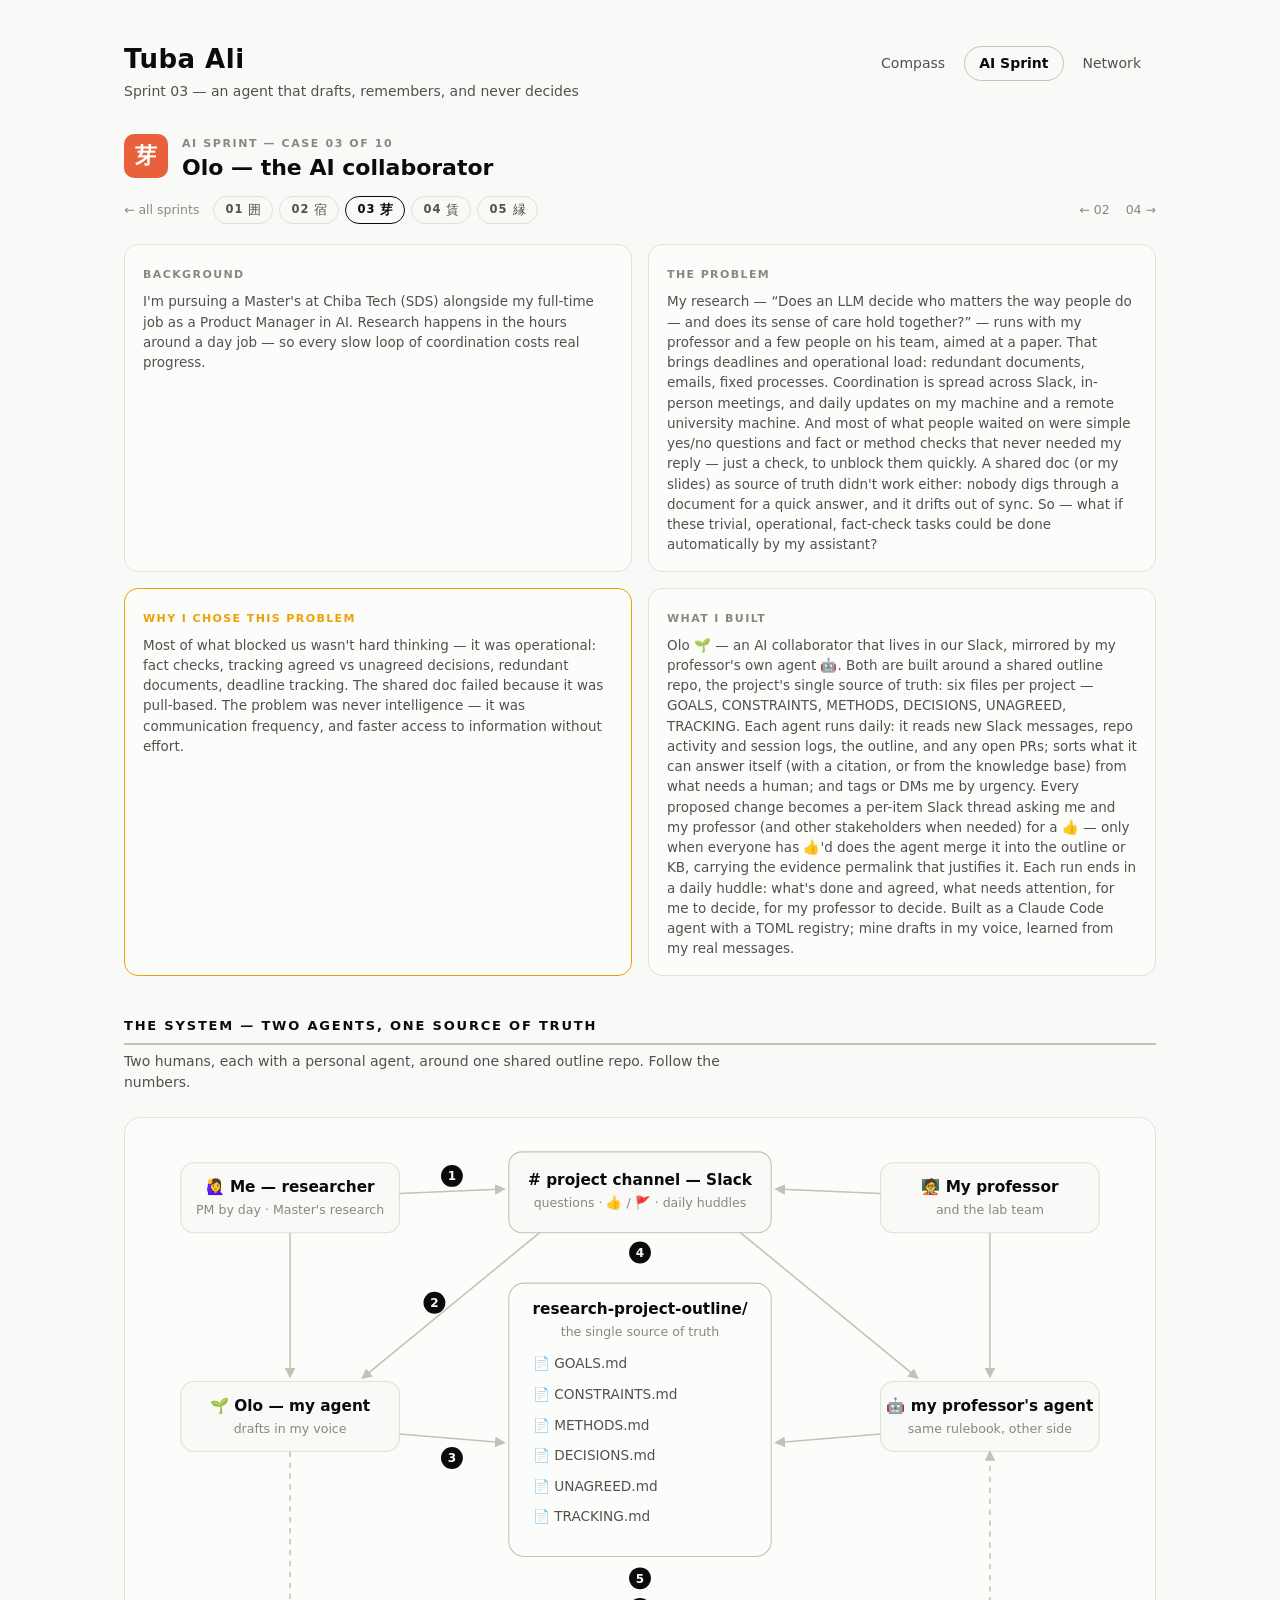
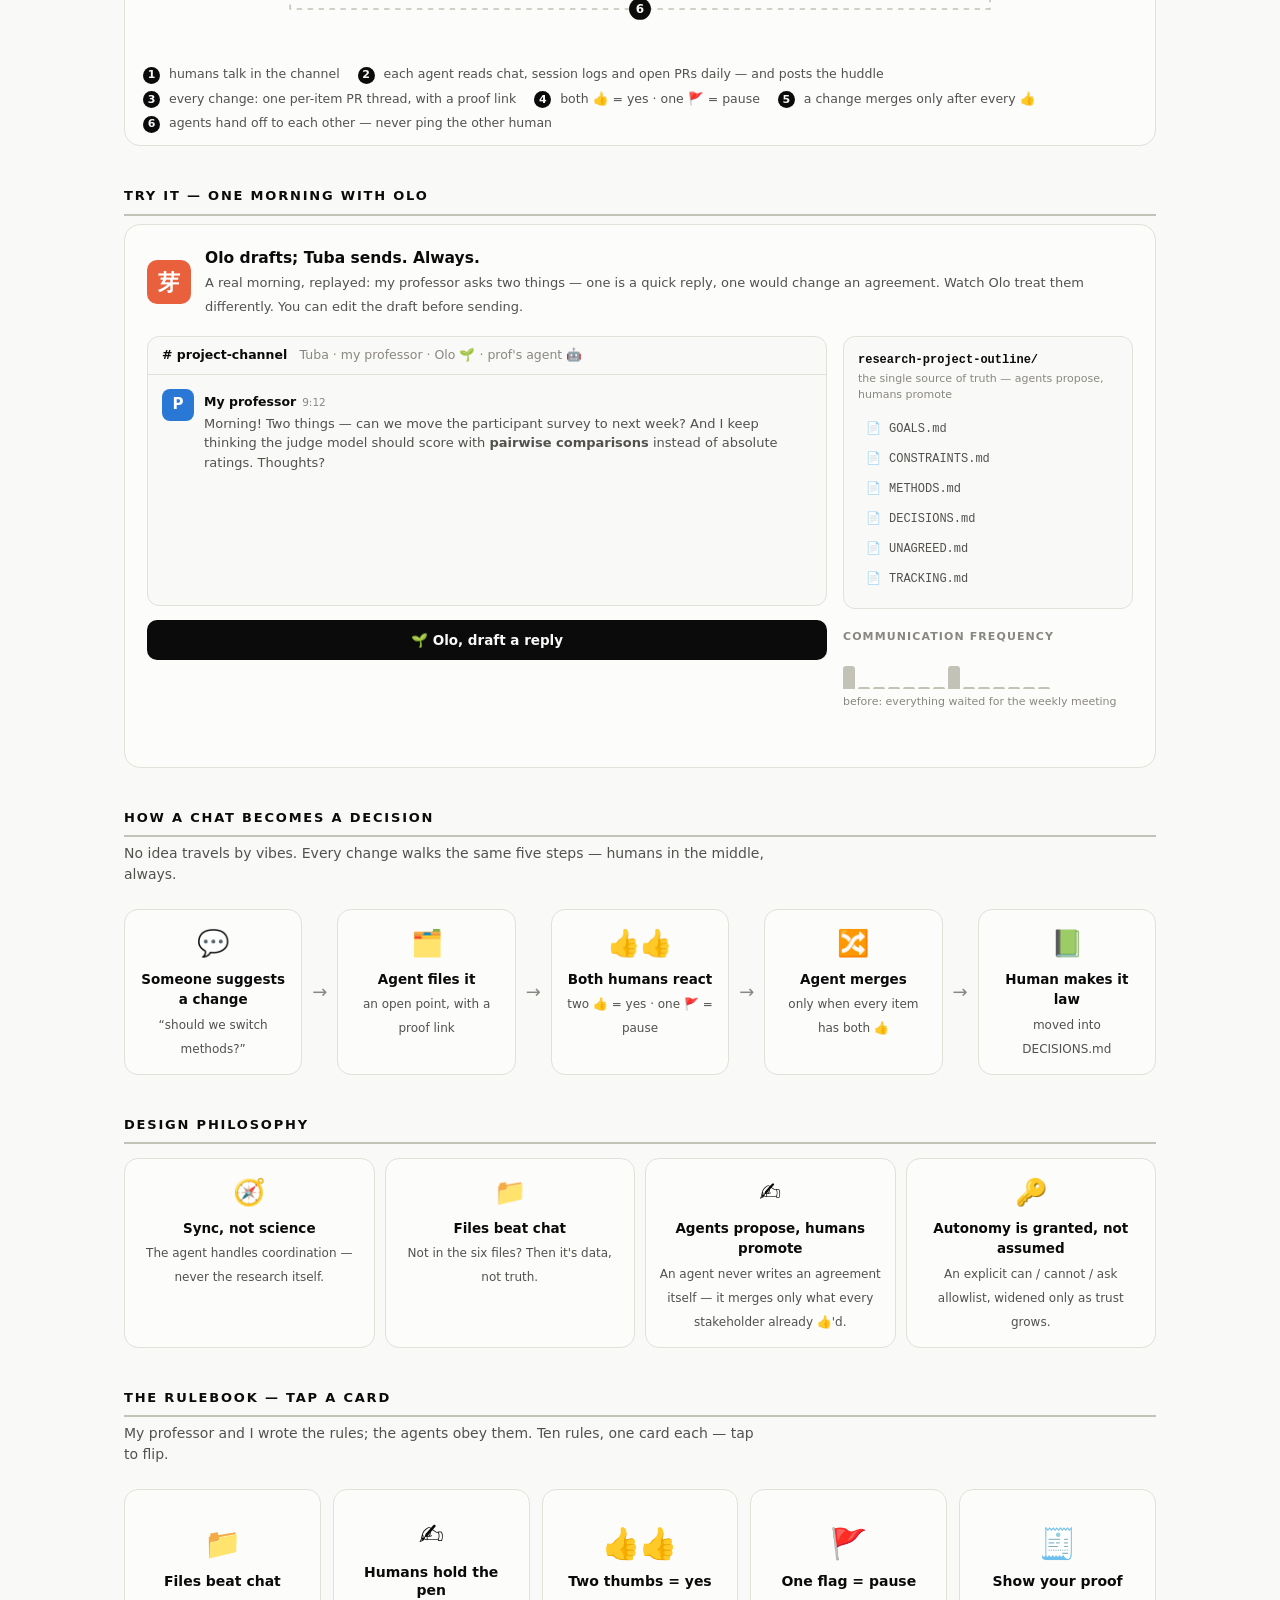
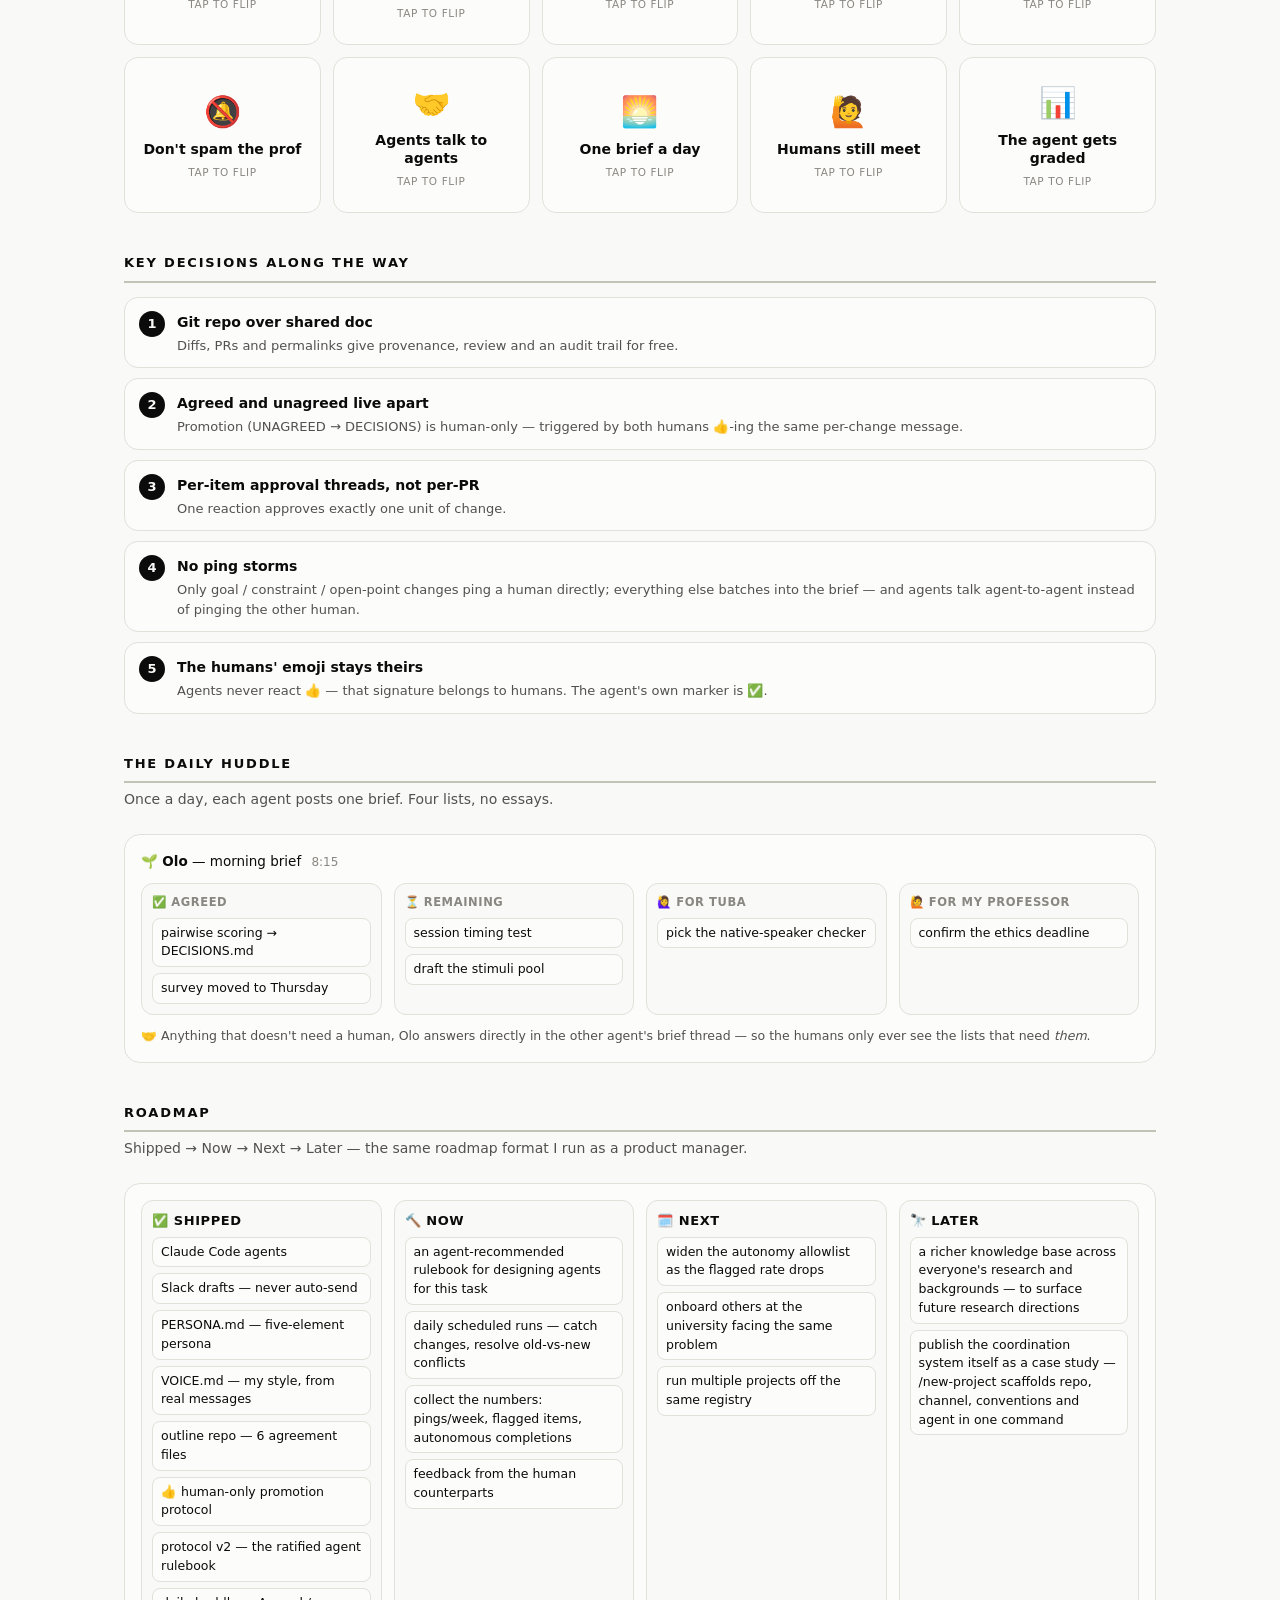
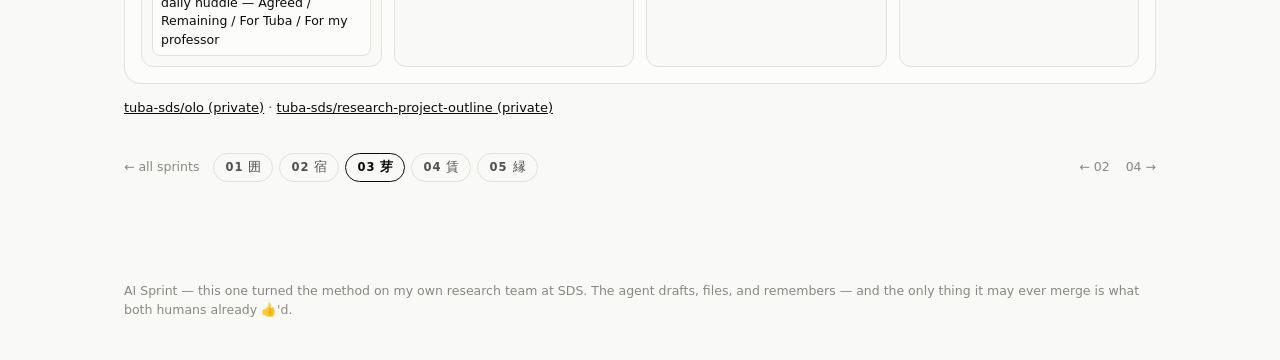
==== commit 064c1783: "Olo page: personal framing (background/problem/why/built), two-agent system diagram, philosophy card" ====
--- a/ai-collaborator.html
+++ b/ai-collaborator.html
@@ -25,6 +25,79 @@
   <div class="case-pager" id="casePager"></div>
   <div class="case-story" id="caseStory"></div>
 
+  <h2 class="page-h2">The system — two agents, one source of truth</h2>
+  <p class="section-note">Two humans, each with a personal agent, around one shared outline repo. Follow the numbers.</p>
+  <div class="diagram-card">
+    <svg viewBox="0 0 920 480" role="img" aria-label="Two humans and their two agents coordinate through a Slack channel; both agents propose per-item PRs into the shared outline repo, which merges only after every human thumbs-up">
+      <defs>
+        <marker id="dgArrow" viewBox="0 0 8 8" refX="7" refY="4" markerWidth="7" markerHeight="7" orient="auto-start-reverse">
+          <path d="M0,0 L8,4 L0,8 z" class="dg-head"/>
+        </marker>
+      </defs>
+
+      <!-- humans -->
+      <rect x="40" y="30" width="200" height="64" rx="12" class="dg-box"/>
+      <text x="140" y="57" class="dg-t">🙋‍♀️ Me — researcher</text>
+      <text x="140" y="77" class="dg-s">PM by day · Master's research</text>
+
+      <rect x="680" y="30" width="200" height="64" rx="12" class="dg-box"/>
+      <text x="780" y="57" class="dg-t">🧑‍🏫 My professor</text>
+      <text x="780" y="77" class="dg-s">and the lab team</text>
+
+      <!-- slack -->
+      <rect x="340" y="20" width="240" height="74" rx="12" class="dg-box hot"/>
+      <text x="460" y="50" class="dg-t"># project channel — Slack</text>
+      <text x="460" y="70" class="dg-s">questions · 👍 / 🚩 · daily huddles</text>
+
+      <!-- agents -->
+      <rect x="40" y="230" width="200" height="64" rx="12" class="dg-box"/>
+      <text x="140" y="257" class="dg-t">🌱 Olo — my agent</text>
+      <text x="140" y="277" class="dg-s">drafts in my voice</text>
+
+      <rect x="680" y="230" width="200" height="64" rx="12" class="dg-box"/>
+      <text x="780" y="257" class="dg-t">🤖 my professor's agent</text>
+      <text x="780" y="277" class="dg-s">same rulebook, other side</text>
+
+      <!-- outline repo -->
+      <rect x="340" y="140" width="240" height="250" rx="14" class="dg-box repo"/>
+      <text x="460" y="168" class="dg-t">research-project-outline/</text>
+      <text x="460" y="188" class="dg-s">the single source of truth</text>
+      <text x="362" y="218" class="dg-file">📄 GOALS.md</text>
+      <text x="362" y="246" class="dg-file">📄 CONSTRAINTS.md</text>
+      <text x="362" y="274" class="dg-file">📄 METHODS.md</text>
+      <text x="362" y="302" class="dg-file">📄 DECISIONS.md</text>
+      <text x="362" y="330" class="dg-file">📄 UNAGREED.md</text>
+      <text x="362" y="358" class="dg-file">📄 TRACKING.md</text>
+
+      <!-- lines -->
+      <line x1="240" y1="58" x2="336" y2="54" class="dg-line" marker-end="url(#dgArrow)"/>
+      <line x1="680" y1="58" x2="584" y2="54" class="dg-line" marker-end="url(#dgArrow)"/>
+      <line x1="140" y1="94" x2="140" y2="226" class="dg-line" marker-end="url(#dgArrow)"/>
+      <line x1="780" y1="94" x2="780" y2="226" class="dg-line" marker-end="url(#dgArrow)"/>
+      <line x1="368" y1="94" x2="206" y2="227" class="dg-line" marker-end="url(#dgArrow)"/>
+      <line x1="552" y1="94" x2="714" y2="227" class="dg-line" marker-end="url(#dgArrow)"/>
+      <line x1="240" y1="278" x2="336" y2="286" class="dg-line" marker-end="url(#dgArrow)"/>
+      <line x1="680" y1="278" x2="584" y2="286" class="dg-line" marker-end="url(#dgArrow)"/>
+      <polyline points="140,294 140,438 780,438 780,294" class="dg-line dash" marker-end="url(#dgArrow)"/>
+
+      <!-- numbered badges -->
+      <g class="dg-badge"><circle cx="288" cy="42" r="10"/><text x="288" y="46">1</text></g>
+      <g class="dg-badge"><circle cx="272" cy="158" r="10"/><text x="272" y="162">2</text></g>
+      <g class="dg-badge"><circle cx="288" cy="300" r="10"/><text x="288" y="304">3</text></g>
+      <g class="dg-badge"><circle cx="460" cy="112" r="10"/><text x="460" y="116">4</text></g>
+      <g class="dg-badge"><circle cx="460" cy="410" r="10"/><text x="460" y="414">5</text></g>
+      <g class="dg-badge"><circle cx="460" cy="438" r="10"/><text x="460" y="442">6</text></g>
+    </svg>
+    <p class="dg-legend">
+      <span><b>1</b> humans talk in the channel</span>
+      <span><b>2</b> each agent reads chat, session logs and open PRs daily — and posts the huddle</span>
+      <span><b>3</b> every change: one per-item PR thread, with a proof link</span>
+      <span><b>4</b> both 👍 = yes · one 🚩 = pause</span>
+      <span><b>5</b> a change merges only after every 👍</span>
+      <span><b>6</b> agents hand off to each other — never ping the other human</span>
+    </p>
+  </div>
+
   <h2 class="page-h2">Try it — one morning with Olo</h2>
   <div class="demo-card">
     <div class="demo-head">
@@ -38,7 +111,7 @@
     <div class="olo-board">
       <div>
         <div class="slack">
-          <div class="slack-head"># aps-research <span>Tuba · Joe · Olo 🌱 · AIJoe 🤖</span></div>
+          <div class="slack-head"># project-channel <span>Tuba · my professor · Olo 🌱 · prof's agent 🤖</span></div>
           <div class="slack-msgs" id="oloMsgs"></div>
           <div class="olo-draft" id="oloDraft" hidden>
             <span class="dk">Olo's draft — in Tuba's voice</span>
@@ -72,16 +145,23 @@
   <p class="section-note">No idea travels by vibes. Every change walks the same five steps — humans in the middle, always.</p>
   <div class="olo-flow" id="oloFlow"></div>
 
+  <h2 class="page-h2">Design philosophy</h2>
+  <div class="olo-flow creed" id="oloPhil"></div>
+
   <h2 class="page-h2">The rulebook — tap a card</h2>
   <p class="section-note">My professor and I wrote the rules; the agents obey them. Ten rules, one card each — tap to flip.</p>
   <div class="flip-grid" id="oloRules"></div>
+
+  <h2 class="page-h2">Key decisions along the way</h2>
+  <div class="kd-list" id="oloDecisions"></div>
 
   <h2 class="page-h2">The daily huddle</h2>
   <p class="section-note">Once a day, each agent posts one brief. Four lists, no essays.</p>
   <div class="huddle" id="oloHuddle"></div>
 
-  <h2 class="page-h2">What shipped</h2>
-  <div class="ship-chips" id="shipChips"></div>
+  <h2 class="page-h2">Roadmap</h2>
+  <p class="section-note">Shipped → Now → Next → Later — the same roadmap format I run as a product manager.</p>
+  <div class="huddle roadmap" id="oloRoadmap"></div>
   <p class="case-links" id="caseLinks"></p>
 
   <div class="case-pager foot" id="casePagerFoot"></div>
--- a/style.css
+++ b/style.css
@@ -690,3 +690,42 @@
   border: 1px solid var(--hairline); border-radius: 8px; padding: 5px 8px; margin-top: 6px;
 }
 .huddle-foot { font-size: 12.5px; color: var(--ink-2); margin-top: 12px; }
+
+/* ---- Sprint 03 · philosophy, key decisions, roadmap ---- */
+.olo-flow.creed { margin-top: 14px; }
+.kd-list { display: grid; gap: 10px; margin-top: 14px; }
+.kd {
+  display: flex; gap: 12px; align-items: flex-start;
+  background: var(--surface); border: 1px solid var(--hairline);
+  border-radius: 14px; padding: 12px 14px;
+}
+.kd-n {
+  flex: none; width: 26px; height: 26px; border-radius: 50%;
+  background: var(--ink); color: var(--page);
+  display: flex; align-items: center; justify-content: center;
+  font-size: 13px; font-weight: 700; margin-top: 1px;
+}
+.kd b { font-size: 14px; }
+.kd p { font-size: 13px; color: var(--ink-2); margin-top: 2px; }
+.huddle.roadmap .hud-col h5 { color: var(--ink); font-size: 13px; }
+
+/* ---- Sprint 03 · two-agent system diagram ---- */
+.diagram-card { background: var(--surface); border: 1px solid var(--hairline); border-radius: 16px; padding: 12px 12px 4px; }
+.diagram-card svg { display: block; width: 100%; height: auto; }
+.dg-box { fill: var(--page); stroke: var(--hairline); }
+.dg-box.hot { stroke: var(--baseline); }
+.dg-box.repo { fill: var(--surface); stroke: var(--baseline); }
+.dg-t { font-size: 14px; font-weight: 600; fill: var(--ink); text-anchor: middle; }
+.dg-s { font-size: 11.5px; fill: var(--muted); text-anchor: middle; }
+.dg-file { font-size: 12.5px; fill: var(--ink-2); }
+.dg-line { stroke: var(--baseline); stroke-width: 1.4; fill: none; }
+.dg-line.dash { stroke-dasharray: 5 5; }
+.dg-head { fill: var(--baseline); }
+.dg-badge circle { fill: var(--ink); }
+.dg-badge text { font-size: 11px; font-weight: 700; fill: var(--page); text-anchor: middle; }
+.dg-legend { display: flex; flex-wrap: wrap; gap: 6px 18px; padding: 10px 6px 8px; font-size: 12.5px; color: var(--ink-2); }
+.dg-legend b {
+  display: inline-flex; width: 17px; height: 17px; border-radius: 50%;
+  background: var(--ink); color: var(--page); font-size: 11px;
+  align-items: center; justify-content: center; margin-right: 5px;
+}
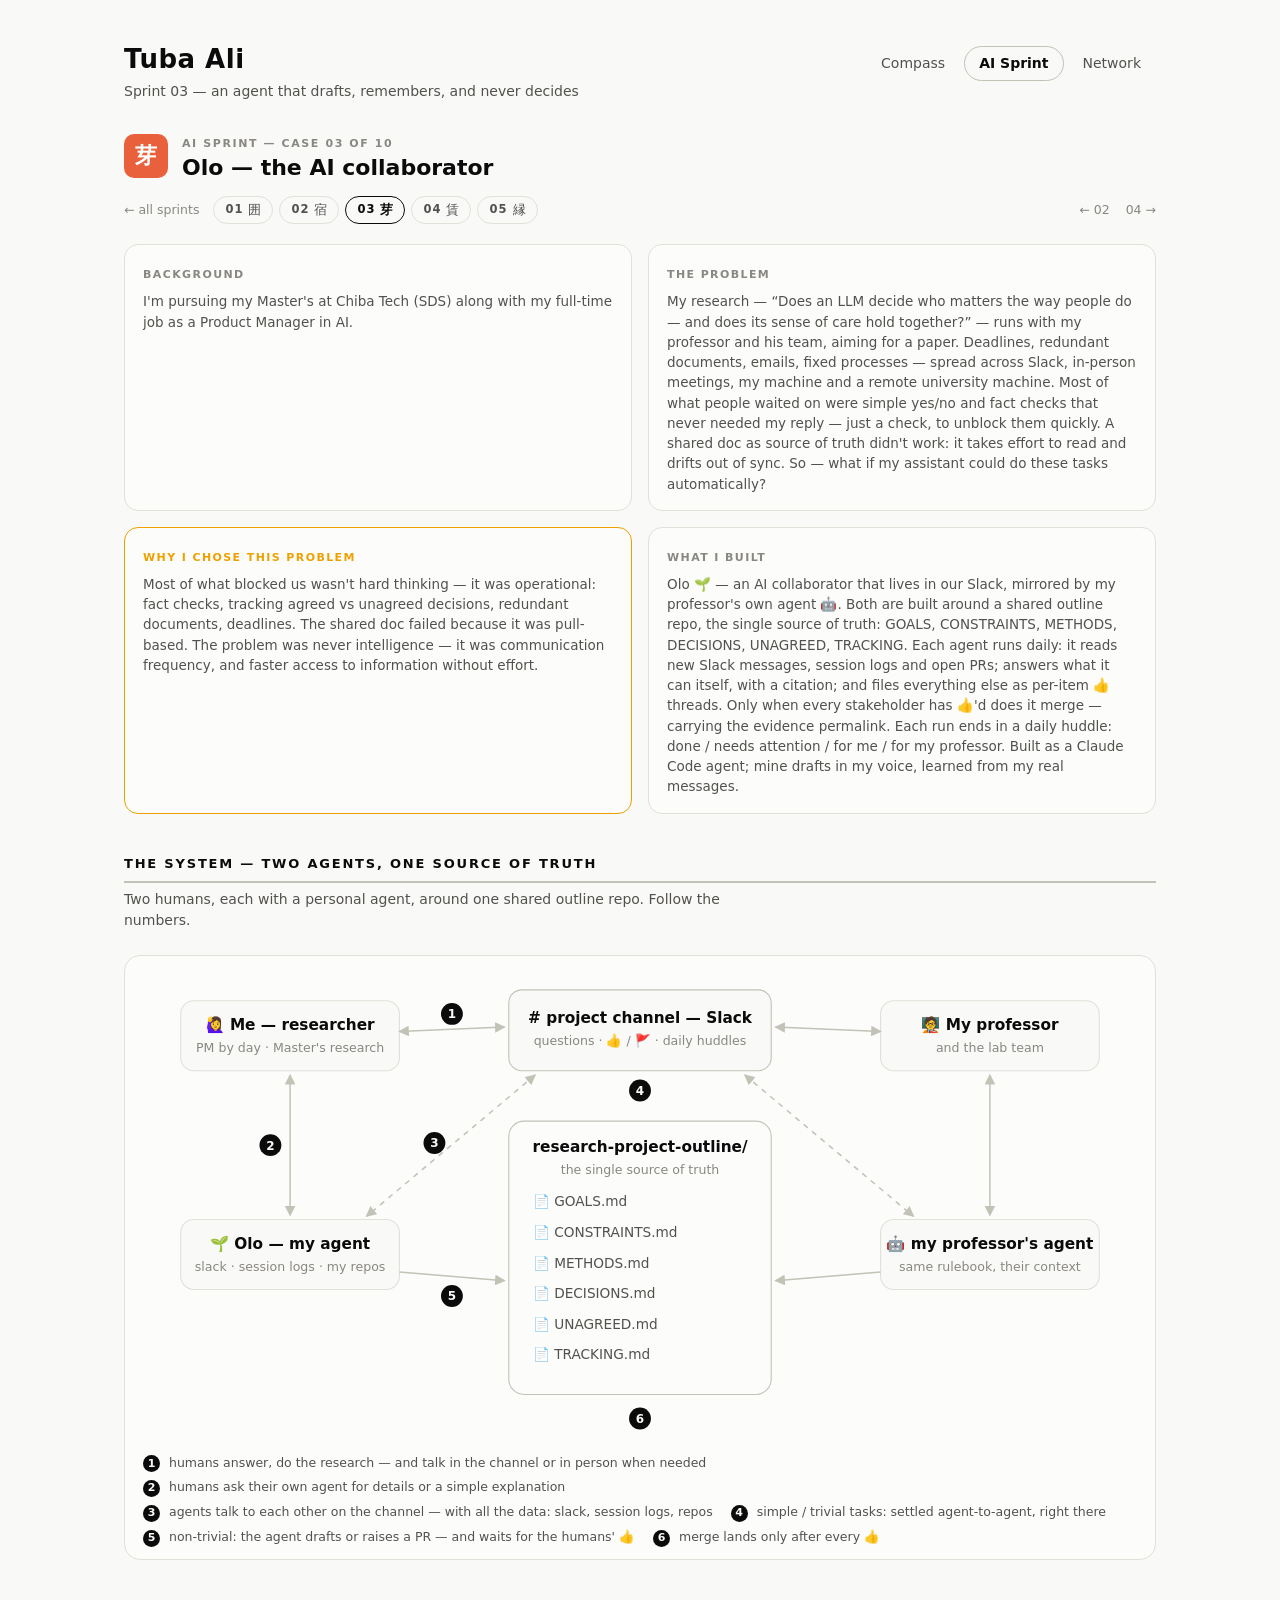
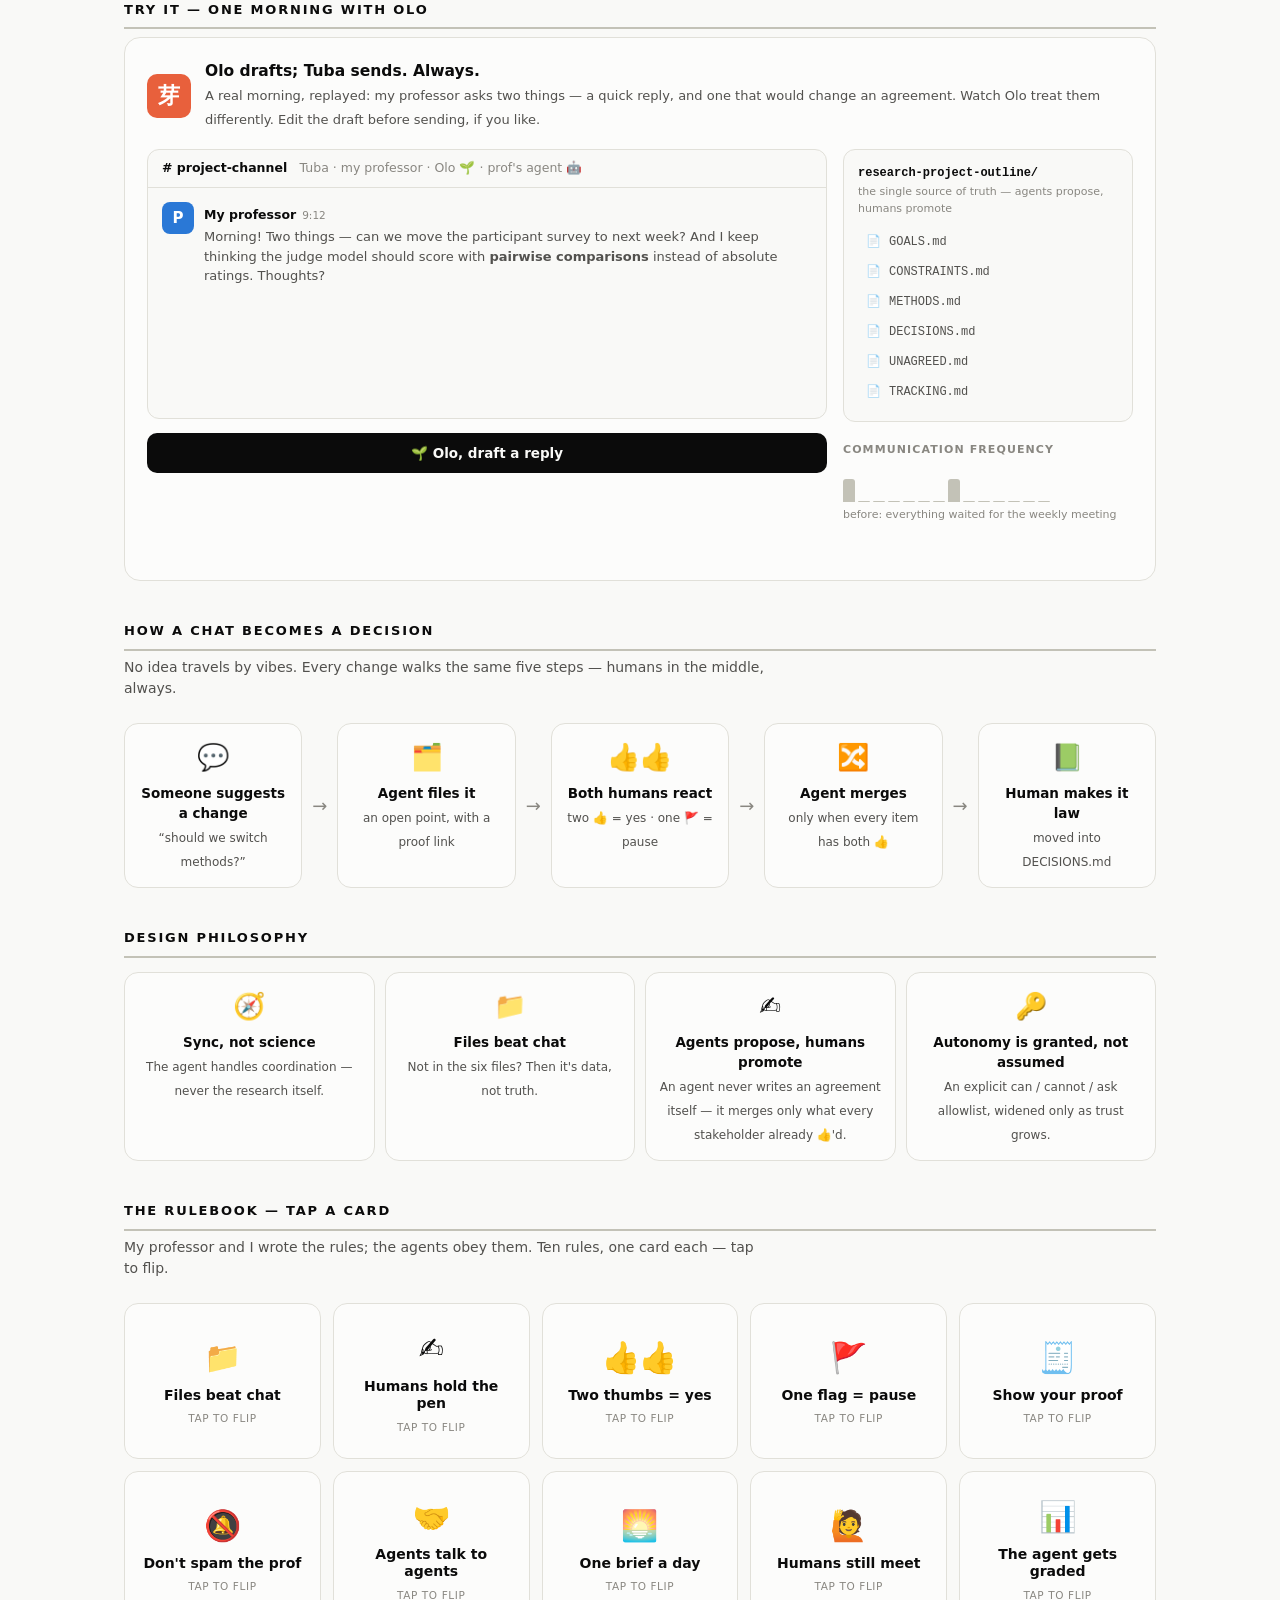
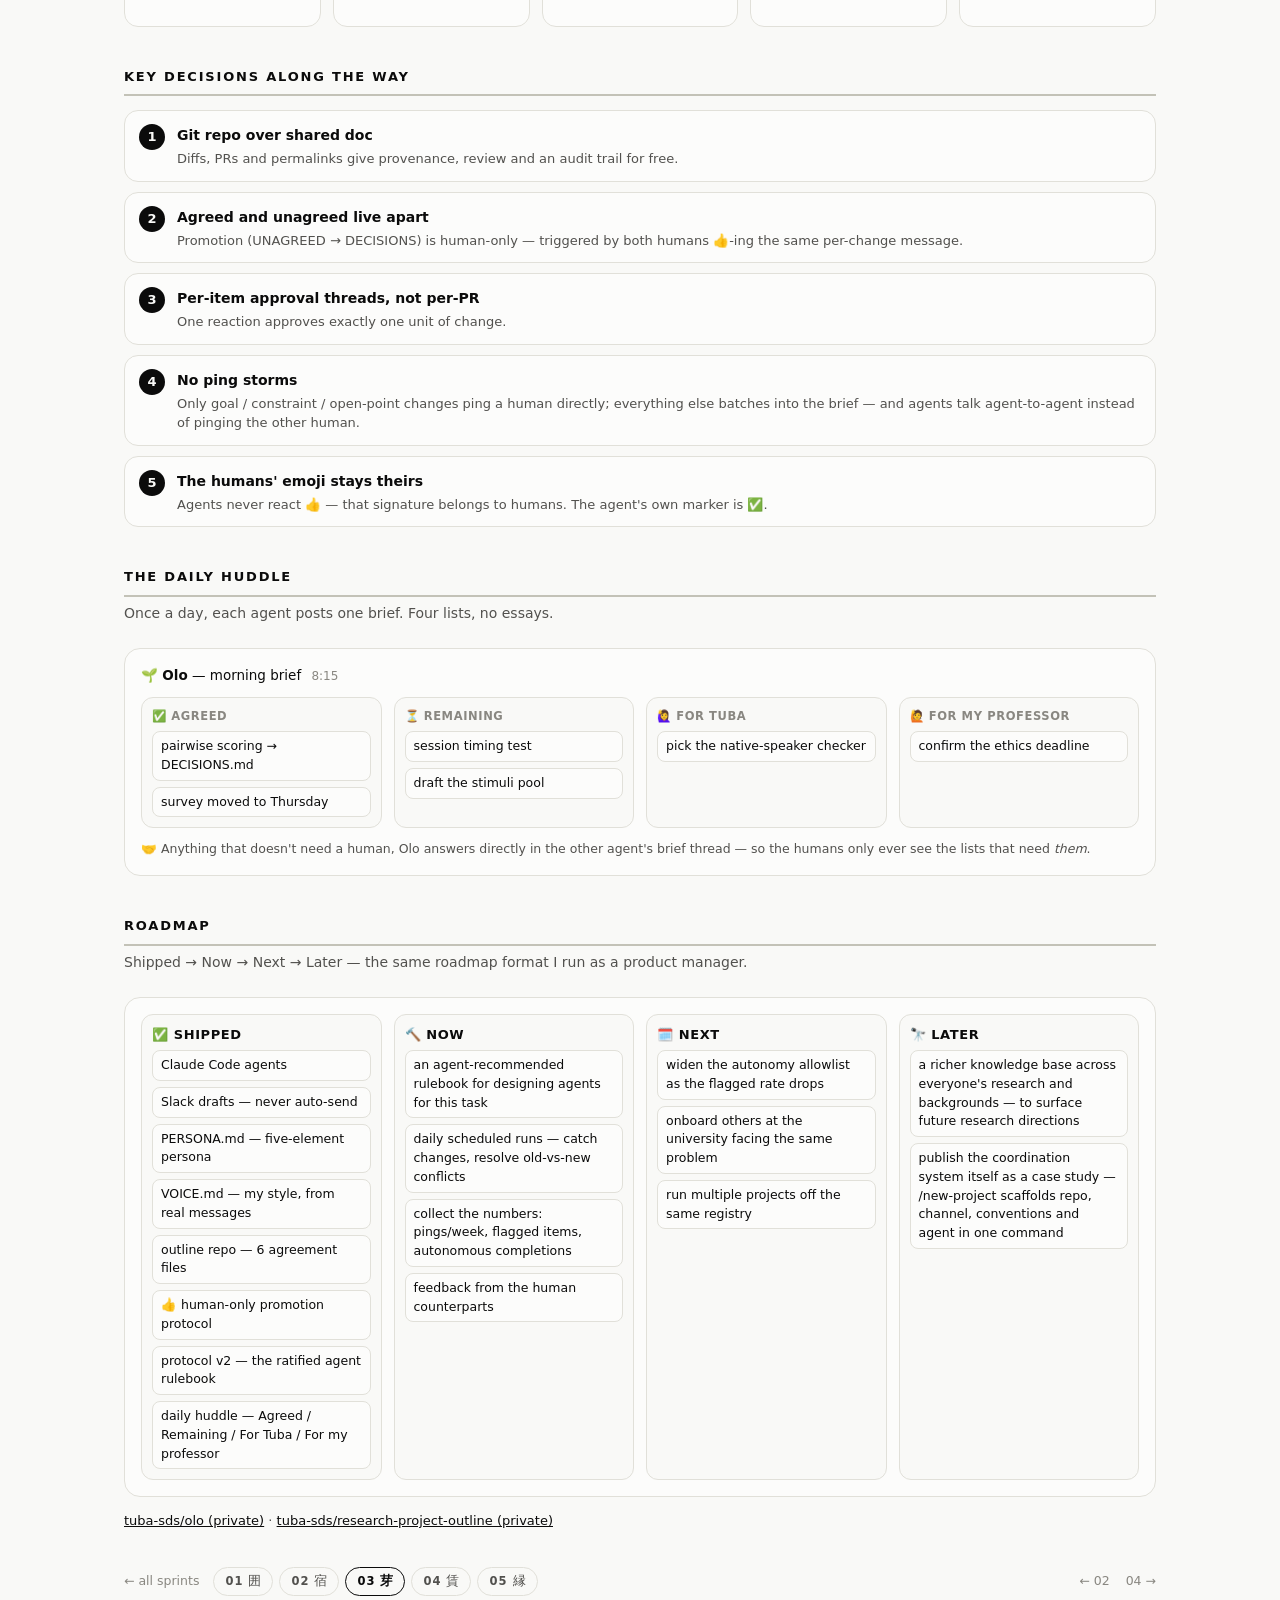
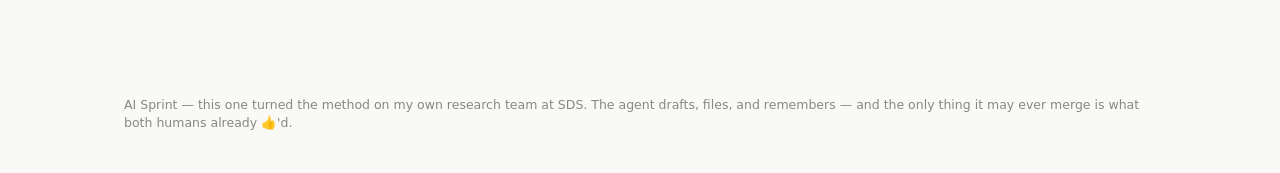
==== commit 40127944: "Olo page: tighter story text; diagram reworked — agents carry the data and talk on the channel, huma" ====
--- a/ai-collaborator.html
+++ b/ai-collaborator.html
@@ -28,7 +28,7 @@
   <h2 class="page-h2">The system — two agents, one source of truth</h2>
   <p class="section-note">Two humans, each with a personal agent, around one shared outline repo. Follow the numbers.</p>
   <div class="diagram-card">
-    <svg viewBox="0 0 920 480" role="img" aria-label="Two humans and their two agents coordinate through a Slack channel; both agents propose per-item PRs into the shared outline repo, which merges only after every human thumbs-up">
+    <svg viewBox="0 0 920 435" role="img" aria-label="Two agents carry the project context and talk to each other in the Slack channel; humans ask their own agent for details; trivial tasks are settled agent-to-agent, non-trivial ones become PRs that merge only after every human thumbs-up">
       <defs>
         <marker id="dgArrow" viewBox="0 0 8 8" refX="7" refY="4" markerWidth="7" markerHeight="7" orient="auto-start-reverse">
           <path d="M0,0 L8,4 L0,8 z" class="dg-head"/>
@@ -52,11 +52,11 @@
       <!-- agents -->
       <rect x="40" y="230" width="200" height="64" rx="12" class="dg-box"/>
       <text x="140" y="257" class="dg-t">🌱 Olo — my agent</text>
-      <text x="140" y="277" class="dg-s">drafts in my voice</text>
+      <text x="140" y="277" class="dg-s">slack · session logs · my repos</text>
 
       <rect x="680" y="230" width="200" height="64" rx="12" class="dg-box"/>
       <text x="780" y="257" class="dg-t">🤖 my professor's agent</text>
-      <text x="780" y="277" class="dg-s">same rulebook, other side</text>
+      <text x="780" y="277" class="dg-s">same rulebook, their context</text>
 
       <!-- outline repo -->
       <rect x="340" y="140" width="240" height="250" rx="14" class="dg-box repo"/>
@@ -70,31 +70,30 @@
       <text x="362" y="358" class="dg-file">📄 TRACKING.md</text>
 
       <!-- lines -->
-      <line x1="240" y1="58" x2="336" y2="54" class="dg-line" marker-end="url(#dgArrow)"/>
-      <line x1="680" y1="58" x2="584" y2="54" class="dg-line" marker-end="url(#dgArrow)"/>
-      <line x1="140" y1="94" x2="140" y2="226" class="dg-line" marker-end="url(#dgArrow)"/>
-      <line x1="780" y1="94" x2="780" y2="226" class="dg-line" marker-end="url(#dgArrow)"/>
-      <line x1="368" y1="94" x2="206" y2="227" class="dg-line" marker-end="url(#dgArrow)"/>
-      <line x1="552" y1="94" x2="714" y2="227" class="dg-line" marker-end="url(#dgArrow)"/>
+      <line x1="240" y1="58" x2="336" y2="54" class="dg-line" marker-start="url(#dgArrow)" marker-end="url(#dgArrow)"/>
+      <line x1="680" y1="58" x2="584" y2="54" class="dg-line" marker-start="url(#dgArrow)" marker-end="url(#dgArrow)"/>
+      <line x1="140" y1="98" x2="140" y2="226" class="dg-line" marker-start="url(#dgArrow)" marker-end="url(#dgArrow)"/>
+      <line x1="780" y1="98" x2="780" y2="226" class="dg-line" marker-start="url(#dgArrow)" marker-end="url(#dgArrow)"/>
+      <line x1="364" y1="98" x2="210" y2="227" class="dg-line dash" marker-start="url(#dgArrow)" marker-end="url(#dgArrow)"/>
+      <line x1="556" y1="98" x2="710" y2="227" class="dg-line dash" marker-start="url(#dgArrow)" marker-end="url(#dgArrow)"/>
       <line x1="240" y1="278" x2="336" y2="286" class="dg-line" marker-end="url(#dgArrow)"/>
       <line x1="680" y1="278" x2="584" y2="286" class="dg-line" marker-end="url(#dgArrow)"/>
-      <polyline points="140,294 140,438 780,438 780,294" class="dg-line dash" marker-end="url(#dgArrow)"/>
 
       <!-- numbered badges -->
       <g class="dg-badge"><circle cx="288" cy="42" r="10"/><text x="288" y="46">1</text></g>
-      <g class="dg-badge"><circle cx="272" cy="158" r="10"/><text x="272" y="162">2</text></g>
-      <g class="dg-badge"><circle cx="288" cy="300" r="10"/><text x="288" y="304">3</text></g>
+      <g class="dg-badge"><circle cx="122" cy="162" r="10"/><text x="122" y="166">2</text></g>
+      <g class="dg-badge"><circle cx="272" cy="160" r="10"/><text x="272" y="164">3</text></g>
       <g class="dg-badge"><circle cx="460" cy="112" r="10"/><text x="460" y="116">4</text></g>
-      <g class="dg-badge"><circle cx="460" cy="410" r="10"/><text x="460" y="414">5</text></g>
-      <g class="dg-badge"><circle cx="460" cy="438" r="10"/><text x="460" y="442">6</text></g>
+      <g class="dg-badge"><circle cx="288" cy="300" r="10"/><text x="288" y="304">5</text></g>
+      <g class="dg-badge"><circle cx="460" cy="412" r="10"/><text x="460" y="416">6</text></g>
     </svg>
     <p class="dg-legend">
-      <span><b>1</b> humans talk in the channel</span>
-      <span><b>2</b> each agent reads chat, session logs and open PRs daily — and posts the huddle</span>
-      <span><b>3</b> every change: one per-item PR thread, with a proof link</span>
-      <span><b>4</b> both 👍 = yes · one 🚩 = pause</span>
-      <span><b>5</b> a change merges only after every 👍</span>
-      <span><b>6</b> agents hand off to each other — never ping the other human</span>
+      <span><b>1</b> humans answer, do the research — and talk in the channel or in person when needed</span>
+      <span><b>2</b> humans ask their own agent for details or a simple explanation</span>
+      <span><b>3</b> agents talk to each other on the channel — with all the data: slack, session logs, repos</span>
+      <span><b>4</b> simple / trivial tasks: settled agent-to-agent, right there</span>
+      <span><b>5</b> non-trivial: the agent drafts or raises a PR — and waits for the humans' 👍</span>
+      <span><b>6</b> merge lands only after every 👍</span>
     </p>
   </div>
 
@@ -104,7 +103,7 @@
       <span class="noren">芽</span>
       <div>
         <strong>Olo drafts; Tuba sends. Always.</strong>
-        <span class="demo-sub">A real morning, replayed: my professor asks two things — one is a quick reply, one would change an agreement. Watch Olo treat them differently. You can edit the draft before sending.</span>
+        <span class="demo-sub">A real morning, replayed: my professor asks two things — a quick reply, and one that would change an agreement. Watch Olo treat them differently. Edit the draft before sending, if you like.</span>
       </div>
     </div>
 
